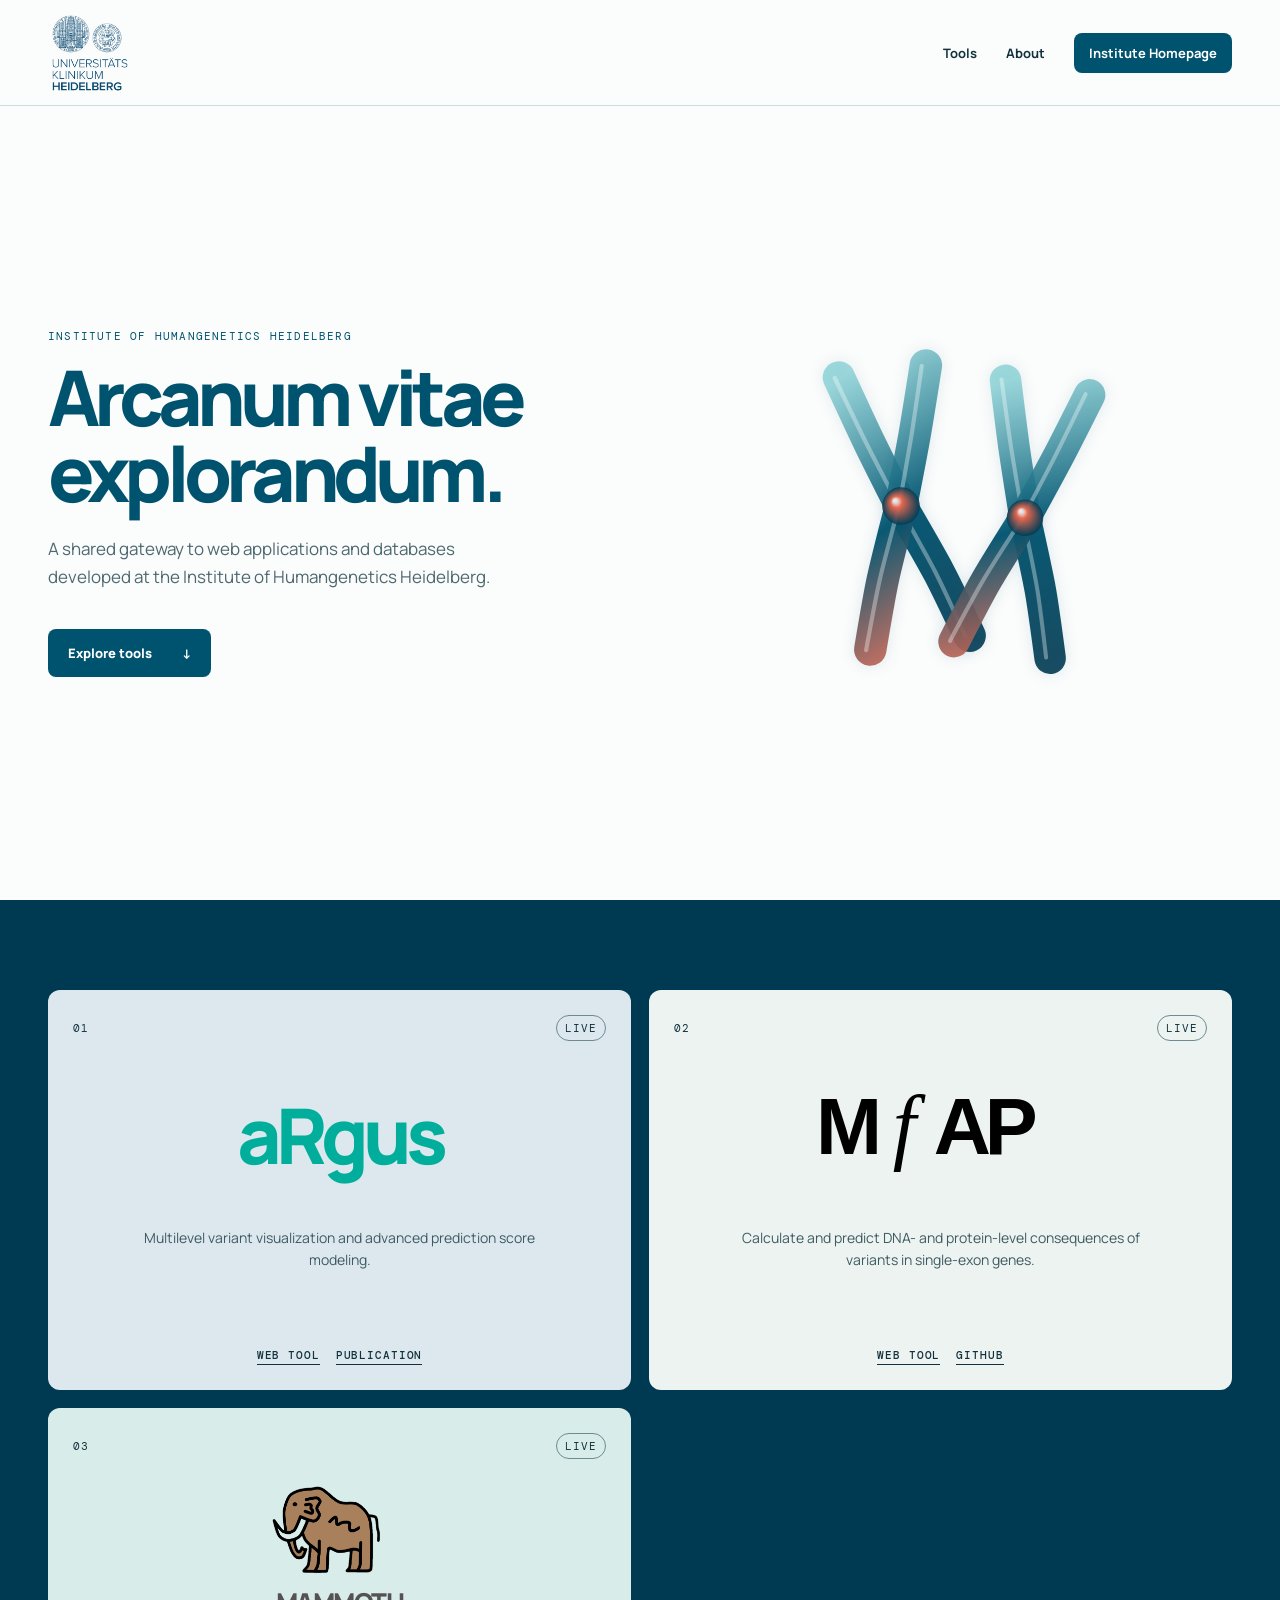
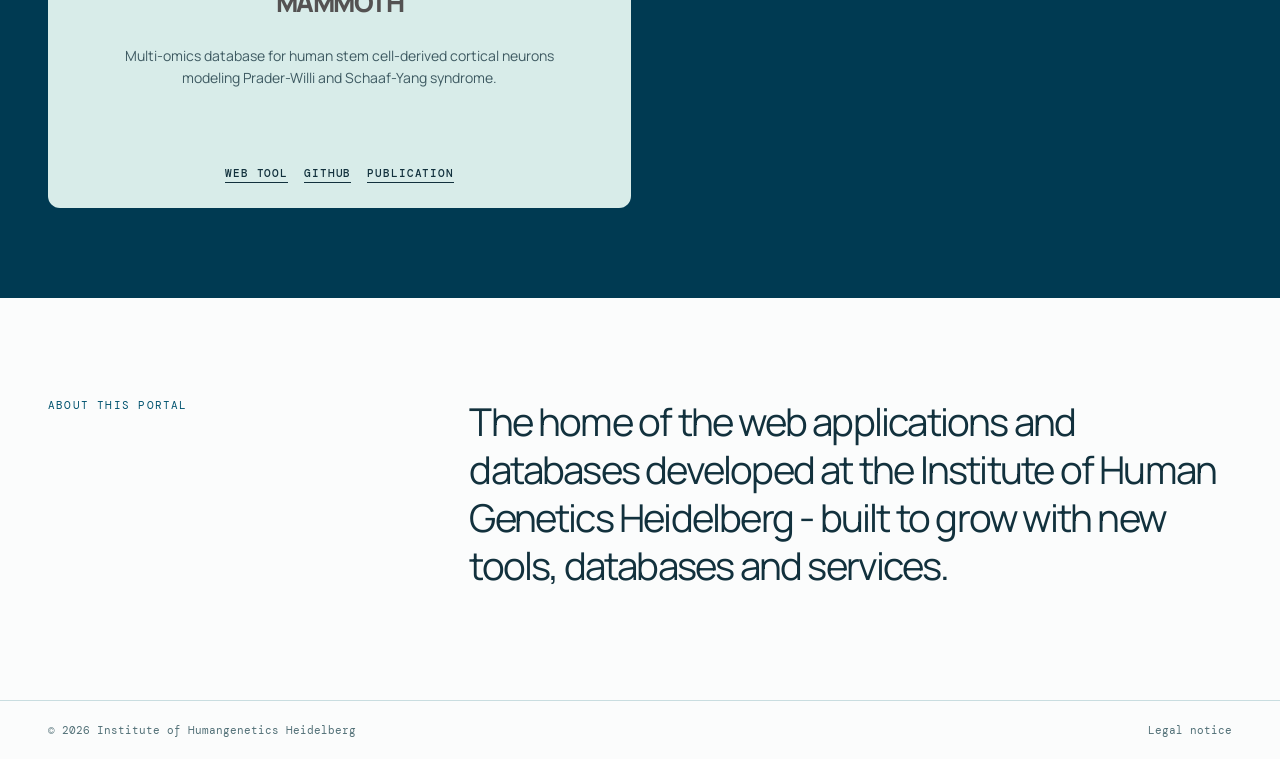
==== index.html @ 3c5a6e55 "Add animated chromosome hero artwork" ====
<!doctype html>
<html lang="en">
<head>
  <meta charset="UTF-8" /><meta name="viewport" content="width=device-width, initial-scale=1.0" />
  <meta name="description" content="Web tools and databases from the Institute of Humangenetics Heidelberg." />
  <title>Institute of Humangenetics Heidelberg | Digital Tools</title>
  <link rel="preconnect" href="https://fonts.googleapis.com" /><link rel="preconnect" href="https://fonts.gstatic.com" crossorigin />
  <link href="https://fonts.googleapis.com/css2?family=DM+Mono:wght@400;500&family=Manrope:wght@400;500;600;700;800&display=swap" rel="stylesheet" />
  <link rel="stylesheet" href="styles.css" />
  <link rel="stylesheet" href="overrides.css" />
</head>
<body>
  <a class="skip-link" href="#tools">Skip to tools</a>
  <header class="site-header">
    <div class="hospital-logo" aria-label="Universitätsklinikum Heidelberg">
      <img src="assets/ukhd-logo.png" alt="Universitätsklinikum Heidelberg" />
    </div>
    <nav aria-label="Main navigation"><a href="#tools">Tools</a><a href="#about">About</a><a class="nav-button" href="https://www.klinikum.uni-heidelberg.de/humangenetik/" target="_blank" rel="noopener noreferrer">Institute Homepage</a></nav>
  </header>
  <main id="top">
    <section class="hero" aria-labelledby="hero-title">
      <div class="hero-copy">
        <p class="eyebrow">Institute of Humangenetics Heidelberg</p>
        <h1 id="hero-title"><em>Arcanum vitae explorandum.</em></h1>
        <p class="intro">A shared gateway to web applications and databases developed at the Institute of Humangenetics Heidelberg.</p>
        <a class="button" href="#tools">Explore tools <span aria-hidden="true">↓</span></a>
      </div>
      <div class="chromosome-art">
        <canvas id="chromosome-canvas" role="img" aria-label="Two abstract chromosome forms moving continuously in three-dimensional space">Animated chromosome pair</canvas>
      </div>
    </section>
    <section class="tools-section" id="tools" aria-label="Web applications">
      <div class="tool-grid">
        <article class="tool-card argus">
          <div class="card-top"><span class="tool-number">01</span><span class="status">Live</span></div>
          <div class="tool-logo-wrap"><span class="argus-logo">aRgus</span></div>
          <p class="tool-description">Multilevel variant visualization and advanced prediction score modeling.</p>
          <div class="card-links"><a class="text-link" href="https://argus.urz.uni-heidelberg.de" target="_blank" rel="noopener noreferrer">Web tool</a><a class="repo-link" href="https://pubmed.ncbi.nlm.nih.gov/36789265/" target="_blank" rel="noopener noreferrer">Publication</a></div>
        </article>
        <article class="tool-card mfap">
          <div class="card-top"><span class="tool-number">02</span><span class="status">Live</span></div>
          <div class="tool-logo-wrap"><img class="mfap-logo" src="assets/mfap-logo.svg" alt="MfAP logo" /></div>
          <p class="tool-description">Calculate and predict DNA- and protein-level consequences of variants in single-exon genes.</p>
          <div class="card-links"><a class="text-link" href="https://tim-schubert-mfap.share.connect.posit.cloud/" target="_blank" rel="noopener noreferrer">Web tool</a><a class="repo-link" href="https://github.com/tim-schubert/mfap" target="_blank" rel="noopener noreferrer">GitHub</a></div>
        </article>
        <article class="tool-card mammoth">
          <div class="card-top"><span class="tool-number">03</span><span class="status">Live</span></div>
          <div class="tool-logo-wrap"><img class="mammoth-logo" src="assets/mammoth-logo.png" alt="MAMMOTH icon" /><span class="mammoth-wordmark">MAMMOTH</span></div>
          <p class="tool-description">Multi-omics database for human stem cell-derived cortical neurons modeling Prader-Willi and Schaaf-Yang syndrome.</p>
          <div class="card-links"><a class="text-link" href="https://jannisbuecking-mamoth.share.connect.posit.cloud/" target="_blank" rel="noopener noreferrer">Web tool</a><a class="repo-link" href="https://github.com/jannisbuecking/MAMMOTH" target="_blank" rel="noopener noreferrer">GitHub</a><a class="repo-link" href="https://doi.org/10.64898/2026.05.01.722223" target="_blank" rel="noopener noreferrer">Publication</a></div>
        </article>
      </div>
    </section>
    <section class="about" id="about"><p class="eyebrow">About this portal</p><p class="about-text">The home of the web applications and databases developed at the Institute of Human Genetics Heidelberg - built to grow with new tools, databases and services.</p></section>
  </main>
  <footer><span>© <span id="year"></span> Institute of Humangenetics Heidelberg</span><a href="impressum.html">Legal notice</a></footer>
  <script src="script.js"></script>
</body>
</html>
---- styles.css ----
:root{--blue:#00536f;--blue-dark:#003a52;--aqua:#80cdd2;--mist:#e9f3f3;--paper:#fbfcfc;--ink:#12313d;--coral:#ee674d;--line:#c9dde0}*{box-sizing:border-box}html{scroll-behavior:smooth}body{margin:0;background:var(--paper);color:var(--ink);font-family:Manrope,Arial,sans-serif}a{color:inherit}.skip-link{position:absolute;left:-999px}.skip-link:focus{left:1rem;top:1rem;z-index:3;background:#fff;padding:.75rem}.site-header{height:106px;display:flex;align-items:center;justify-content:space-between;max-width:1320px;padding:10px 48px;margin:auto;border-bottom:1px solid var(--line)}.hospital-logo img{display:block;width:132px;max-height:84px;object-fit:contain;object-position:left center}nav{display:flex;align-items:center;gap:29px;font-size:13px;font-weight:700}nav a{text-decoration:none}.nav-button{background:var(--blue);color:#fff;padding:11px 15px;border-radius:2px}.hero{min-height:590px;max-width:1320px;padding:96px 48px 80px;margin:auto;display:grid;grid-template-columns:1.15fr .85fr;gap:60px;overflow:hidden}.eyebrow{margin:0 0 16px;font-family:"DM Mono",monospace;font-size:11px;letter-spacing:.11em;text-transform:uppercase;color:var(--blue)}h1,h2,p{margin-top:0}h1{margin-bottom:24px;max-width:740px;font-size:clamp(50px,6vw,86px);line-height:.99;letter-spacing:-.075em;font-weight:800}h1 em{color:var(--blue);font-style:normal}.intro{max-width:490px;color:#4e6870;font-size:17px;line-height:1.65}.button{display:inline-flex;gap:30px;align-items:center;margin-top:21px;padding:15px 20px;background:var(--blue);color:#fff;font-size:13px;font-weight:800;text-decoration:none}.hero-panel{position:relative;height:380px;padding:25px;background:var(--mist);color:var(--blue);font-size:clamp(35px,5vw,66px);font-weight:800;line-height:.89;letter-spacing:-.08em;overflow:hidden}.hero-panel small{position:absolute;bottom:24px;right:25px;font:10px "DM Mono",monospace;letter-spacing:.06em}.gene-line{position:absolute;width:105%;left:-3%;bottom:85px;display:flex;flex-direction:column;gap:12px;transform:rotate(-11deg)}.gene-line i{height:15px;display:block;border-radius:100%;background:var(--aqua)}.gene-line i:nth-child(even){background:var(--coral);margin-left:64px}.gene-line i:nth-child(3n){margin-left:18px}.tools-section{padding:90px max(48px,calc((100vw - 1224px)/2));background:var(--blue-dark);color:#fff}.section-heading{max-width:640px;margin-bottom:42px}.section-heading .eyebrow{color:var(--aqua)}h2{margin-bottom:13px;font-size:clamp(32px,4vw,54px);line-height:1.04;letter-spacing:-.06em}.section-heading>p:last-child{color:#c7dcdf;font-size:15px;line-height:1.65}.tool-grid{display:grid;grid-template-columns:repeat(2,1fr);gap:18px}.tool-card{min-height:400px;display:flex;flex-direction:column;padding:25px;color:var(--ink)}.mammoth{background:#d8ece9}.mfap{background:#ecf3f0}.card-top,.card-links{display:flex;align-items:center;justify-content:space-between}.tool-number,.status,.repo-link{font:11px "DM Mono",monospace;letter-spacing:.08em;text-transform:uppercase}.status{padding:5px 8px;border:1px solid #6e8b90;border-radius:999px}.tool-logo-wrap{min-height:150px;display:flex;align-items:center;margin:18px 0}.mammoth-logo{width:230px;max-height:145px;object-fit:contain;object-position:left center;mix-blend-mode:multiply}.mfap-logo{width:250px;height:auto}.tool-description{max-width:435px;margin-bottom:22px;color:#3e5a62;font-size:14px;line-height:1.55}.card-links{margin-top:auto}.text-link{font-size:14px;font-weight:800;text-decoration:none}.text-link span{margin-left:8px;font-size:19px}.repo-link{text-decoration:none;border-bottom:1px solid currentColor;padding-bottom:2px}.about{max-width:1320px;margin:auto;padding:100px 48px 110px;display:grid;grid-template-columns:1fr 2fr;gap:40px}.about-text{max-width:780px;margin:0;font-size:clamp(23px,3vw,40px);line-height:1.25;letter-spacing:-.047em}footer{display:flex;justify-content:space-between;gap:22px;max-width:1320px;margin:auto;padding:22px 48px;border-top:1px solid var(--line);color:#527077;font:11px "DM Mono",monospace}footer a{text-decoration:none}@media(max-width:700px){.site-header{height:82px;padding:7px 20px}.hospital-logo img{width:99px;max-height:68px}nav a:not(.nav-button){display:none}.nav-button{padding:9px 10px;font-size:11px}.hero{display:block;min-height:auto;padding:65px 20px 35px}.hero-panel{height:240px;margin-top:45px;font-size:43px}.tools-section{padding:65px 20px}.tool-grid{grid-template-columns:1fr}.tool-card{min-height:370px}.about{display:block;padding:65px 20px}.about .eyebrow{margin-bottom:25px}footer{display:block;padding:18px 20px}footer a{display:block;margin-top:8px}}
---- overrides.css ----
.hero { align-items: center; display:grid; grid-template-columns:minmax(0,.94fr) minmax(360px,1.06fr); gap:clamp(28px,5vw,72px); min-height:calc(100vh - 106px); min-height:calc(100svh - 106px); padding:72px 48px; }
.hero-copy { position:relative; z-index:1; }
.chromosome-art { align-self:stretch; min-height:420px; position:relative; }
.chromosome-art canvas { display:block; height:100%; width:100%; }
.tool-grid { grid-template-columns: repeat(2, minmax(0, 1fr)); }
.tool-card { border-radius: 12px; }
.button, .nav-button { align-items: center; border-radius: 8px; display: inline-flex; justify-content: center; text-align: center; }
.argus { background: #dce8ee; }
.argus-logo { color: #00ae9b; font-size: clamp(56px, 6vw, 80px); font-weight: 800; letter-spacing: -.08em; }
.mammoth .tool-logo-wrap { align-items: flex-start; flex-direction: column; gap: 8px; justify-content: center; }
.mammoth-logo { width: 145px; max-height: 92px; }
.mammoth-wordmark { color: #545252; font-size: 26px; font-weight: 800; letter-spacing: -.06em; }
.tool-card { text-align: center; }
.tool-card .tool-logo-wrap { align-items: center; justify-content: center; }
.tool-card .tool-description { margin-left: auto; margin-right: auto; }
.tool-card .card-links { justify-content: center; }
.tool-card .card-top { text-align: left; }
.card-links { flex-wrap: wrap; justify-content: flex-start; gap: 16px; }
.card-links .text-link, .card-links .repo-link { border-bottom: 1px solid currentColor; color: inherit; font: 11px "DM Mono", monospace; font-weight: 500; letter-spacing: .08em; padding-bottom: 2px; text-decoration: none; text-transform: uppercase; }
.card-links .text-link span { display: none; }
.legal-page { max-width: 900px; margin: 0 auto; padding: 72px 48px 100px; }
.legal-page h1 { font-size: clamp(42px, 5vw, 66px); }
.legal-page h2 { margin-top: 42px; font-size: 22px; letter-spacing: -.03em; }
.legal-page p { max-width: 780px; color: #3e5a62; font-size: 15px; line-height: 1.7; }
.legal-page .legal-address { white-space: pre-line; }
@media (max-width: 860px) { .tool-grid { grid-template-columns: 1fr; } }
@media (max-width:900px) and (min-width:701px) { .hero { grid-template-columns:minmax(0,1fr) minmax(280px,.78fr); gap:20px; } .chromosome-art { min-height:360px; } }
@media (max-width:700px) { .hero { grid-template-columns:1fr; grid-template-rows:auto minmax(250px,1fr); gap:6px; min-height:calc(100vh - 82px); min-height:calc(100svh - 82px); padding:42px 20px 24px; } .chromosome-art { height:32vh; min-height:250px; max-height:330px; } nav a:not(.nav-button) { display:block; } }
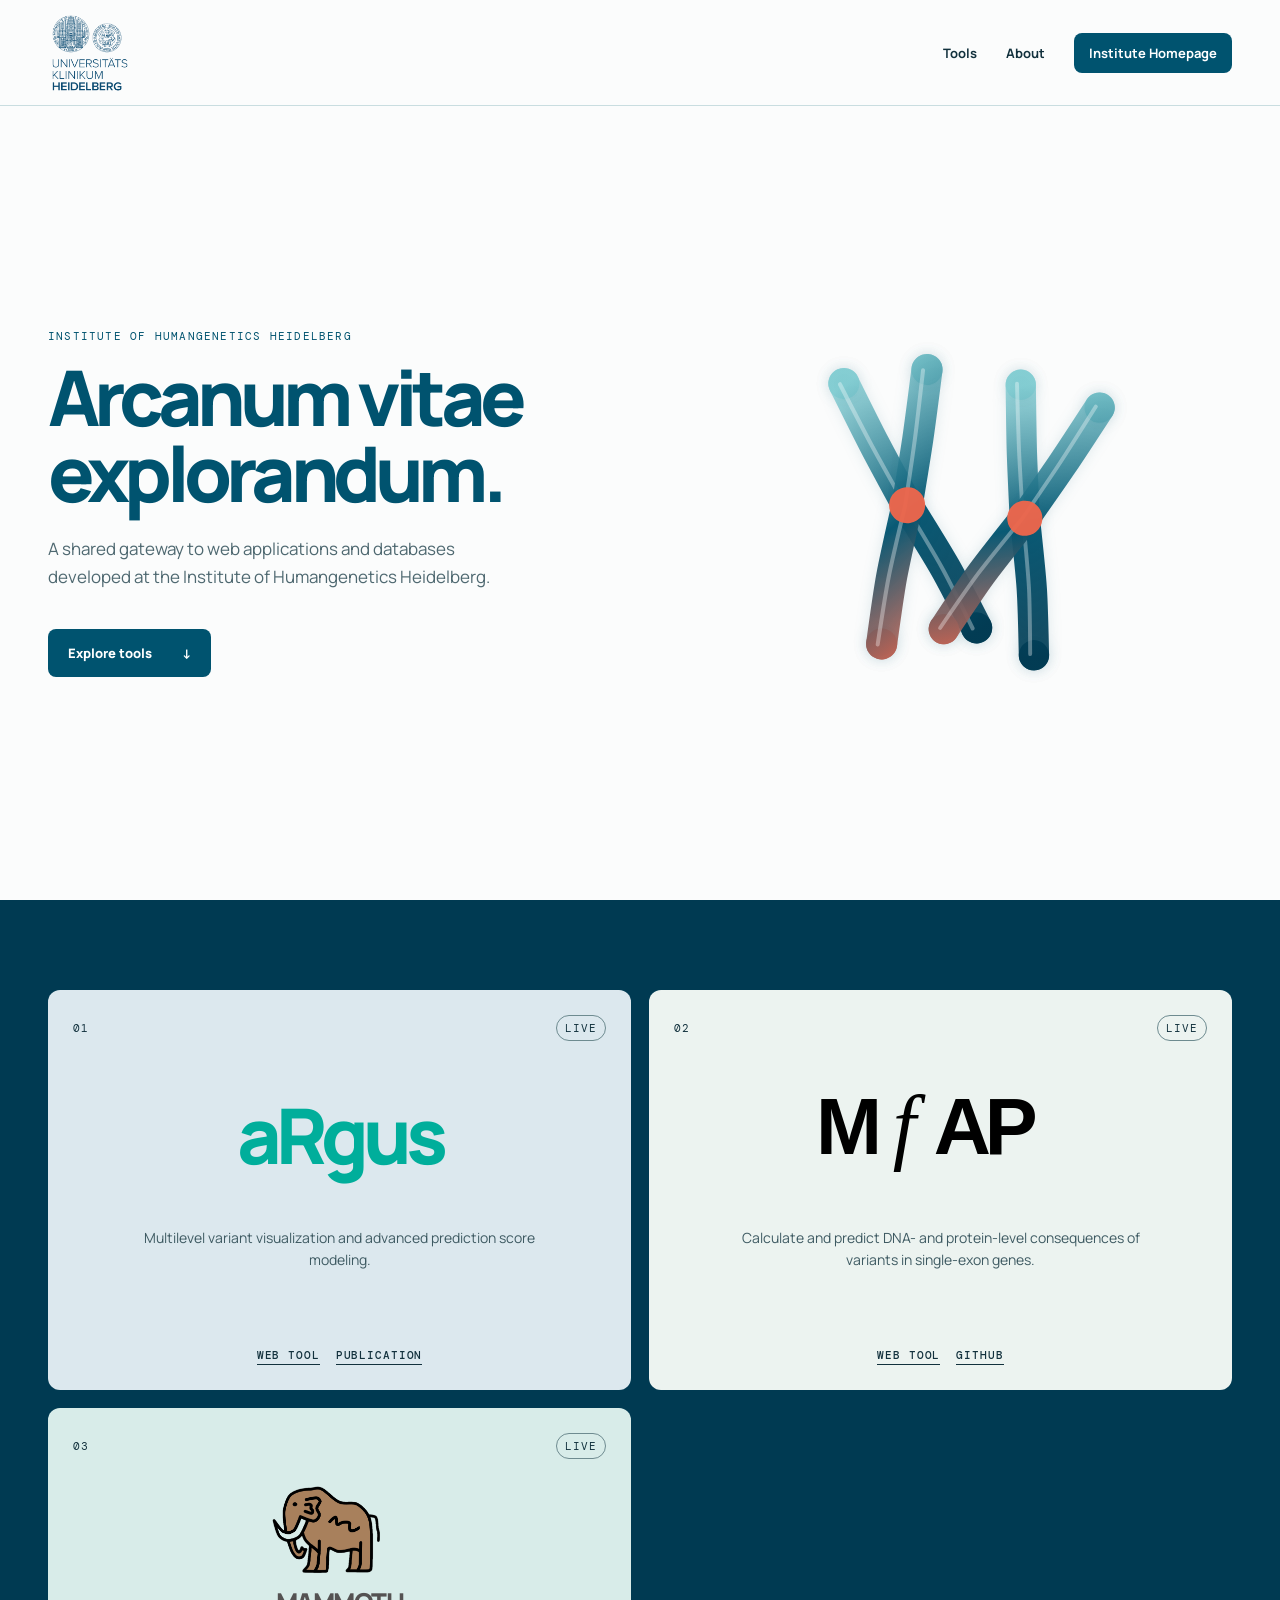
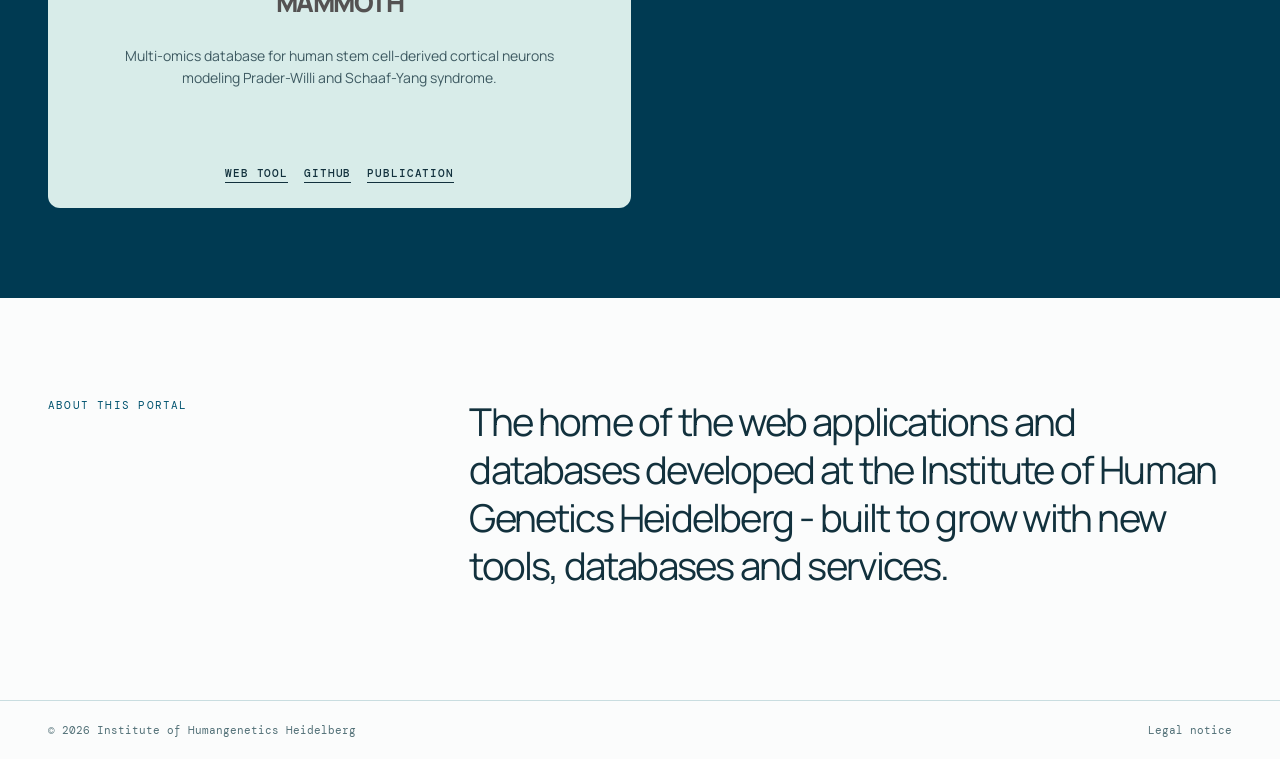
==== commit 7ab85362: "Round chromosome animation tips" ====
--- a/index.html
+++ b/index.html
@@ -54,6 +54,6 @@
     <section class="about" id="about"><p class="eyebrow">About this portal</p><p class="about-text">The home of the web applications and databases developed at the Institute of Human Genetics Heidelberg - built to grow with new tools, databases and services.</p></section>
   </main>
   <footer><span>© <span id="year"></span> Institute of Humangenetics Heidelberg</span><a href="impressum.html">Legal notice</a></footer>
-  <script src="script.js"></script>
+  <script src="script.js?v=20260917-3"></script>
 </body>
 </html>
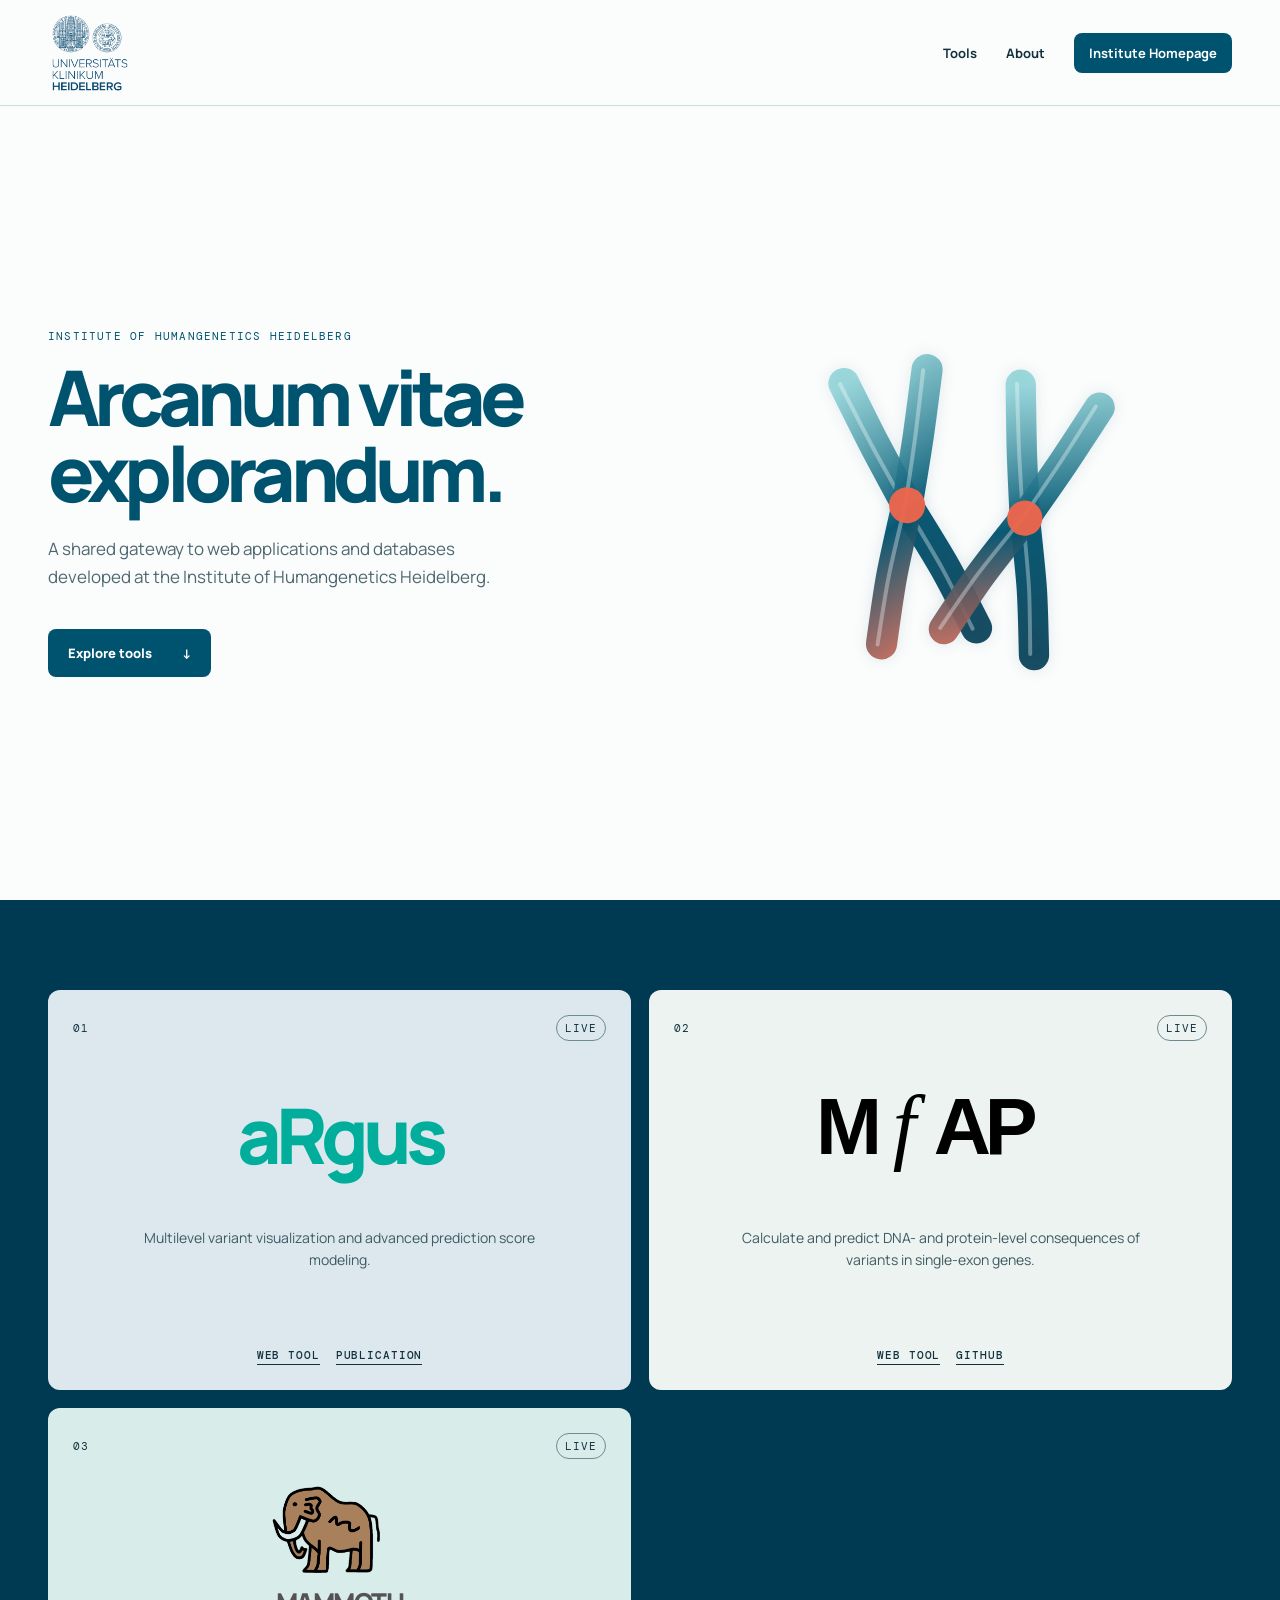
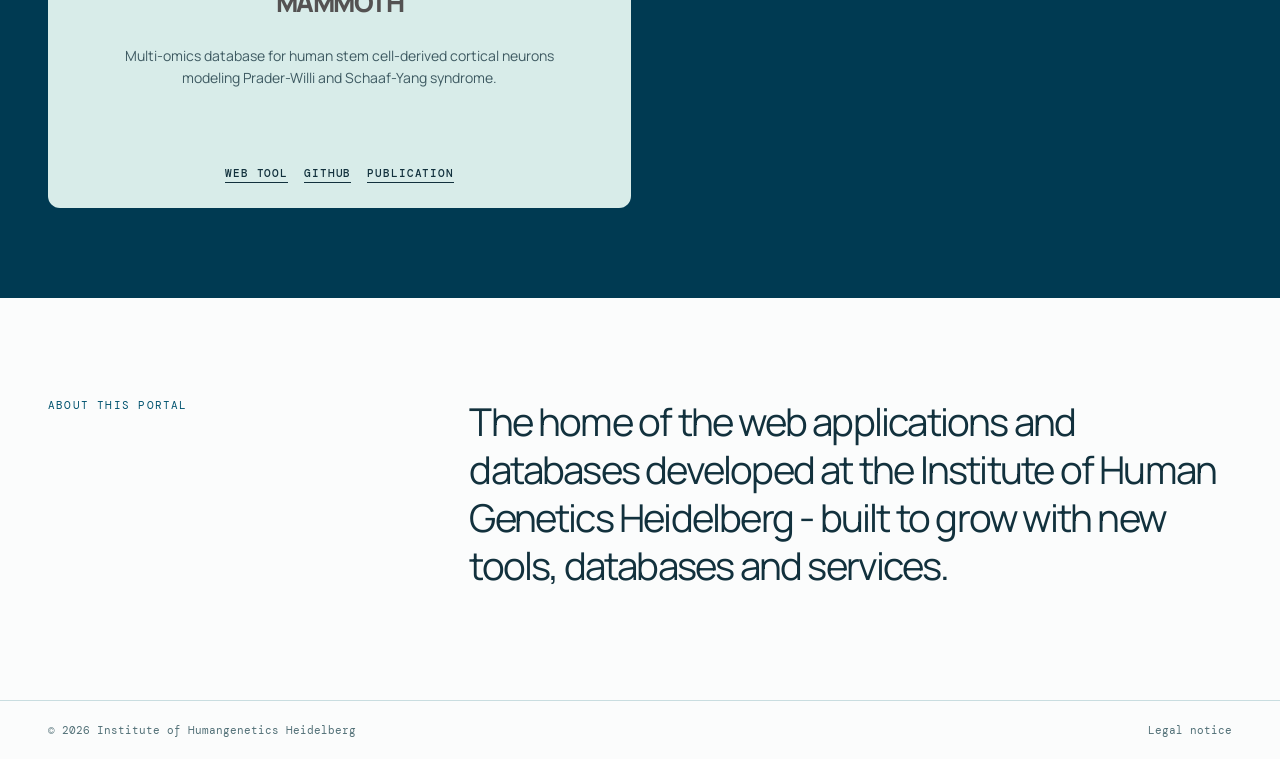
==== commit cc4f5da5: "Remove chromosome tip seams" ====
--- a/index.html
+++ b/index.html
@@ -54,6 +54,6 @@
     <section class="about" id="about"><p class="eyebrow">About this portal</p><p class="about-text">The home of the web applications and databases developed at the Institute of Human Genetics Heidelberg - built to grow with new tools, databases and services.</p></section>
   </main>
   <footer><span>© <span id="year"></span> Institute of Humangenetics Heidelberg</span><a href="impressum.html">Legal notice</a></footer>
-  <script src="script.js?v=20260917-3"></script>
+  <script src="script.js?v=20260918-4"></script>
 </body>
 </html>
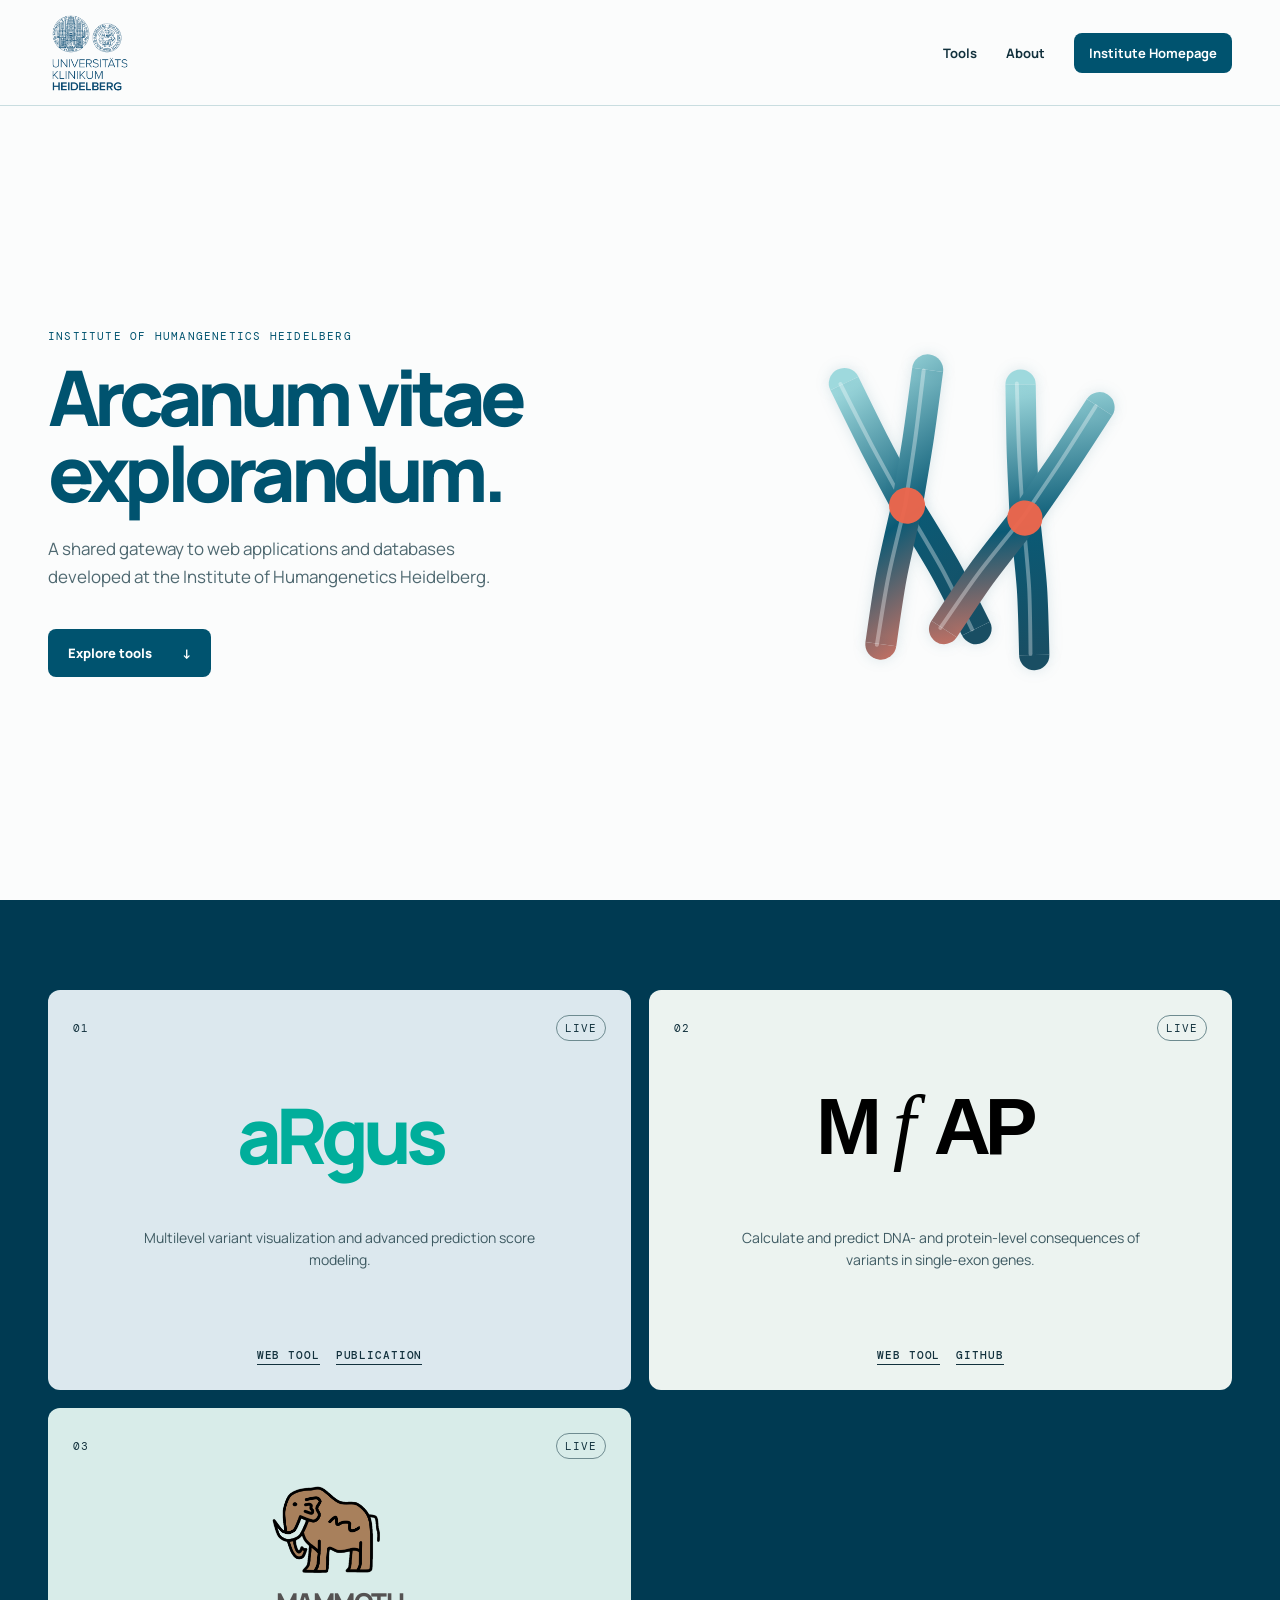
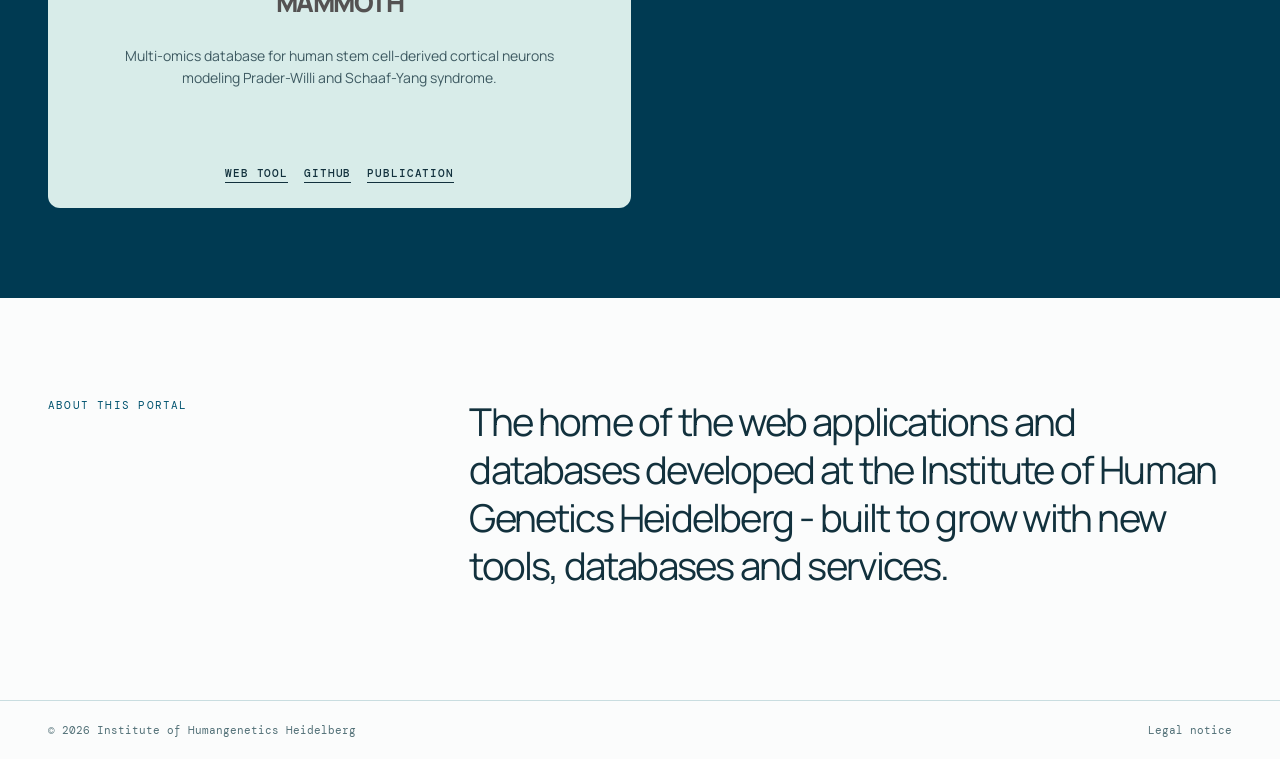
==== commit 3f854d22: "Render seamless rounded chromosome caps" ====
--- a/index.html
+++ b/index.html
@@ -54,6 +54,6 @@
     <section class="about" id="about"><p class="eyebrow">About this portal</p><p class="about-text">The home of the web applications and databases developed at the Institute of Human Genetics Heidelberg - built to grow with new tools, databases and services.</p></section>
   </main>
   <footer><span>© <span id="year"></span> Institute of Humangenetics Heidelberg</span><a href="impressum.html">Legal notice</a></footer>
-  <script src="script.js?v=20260918-4"></script>
+  <script src="script.js?v=20260918-5"></script>
 </body>
 </html>
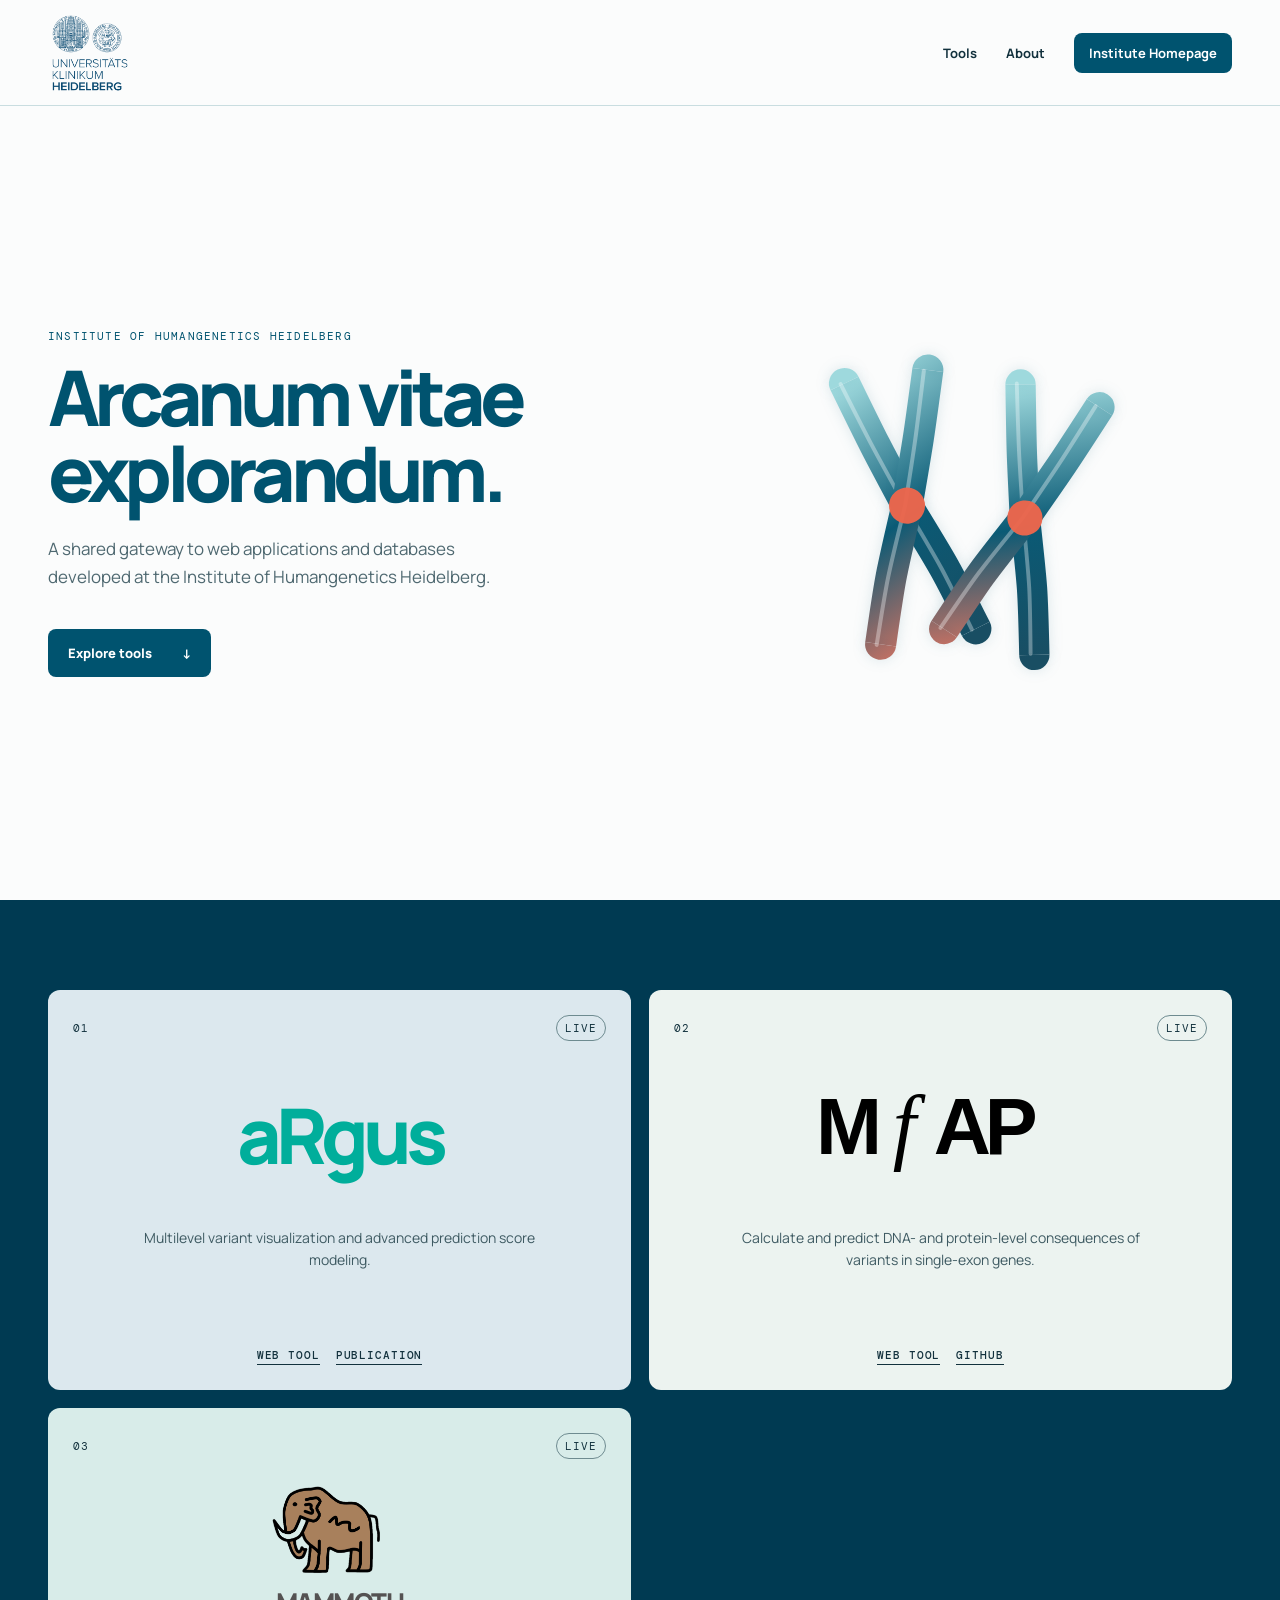
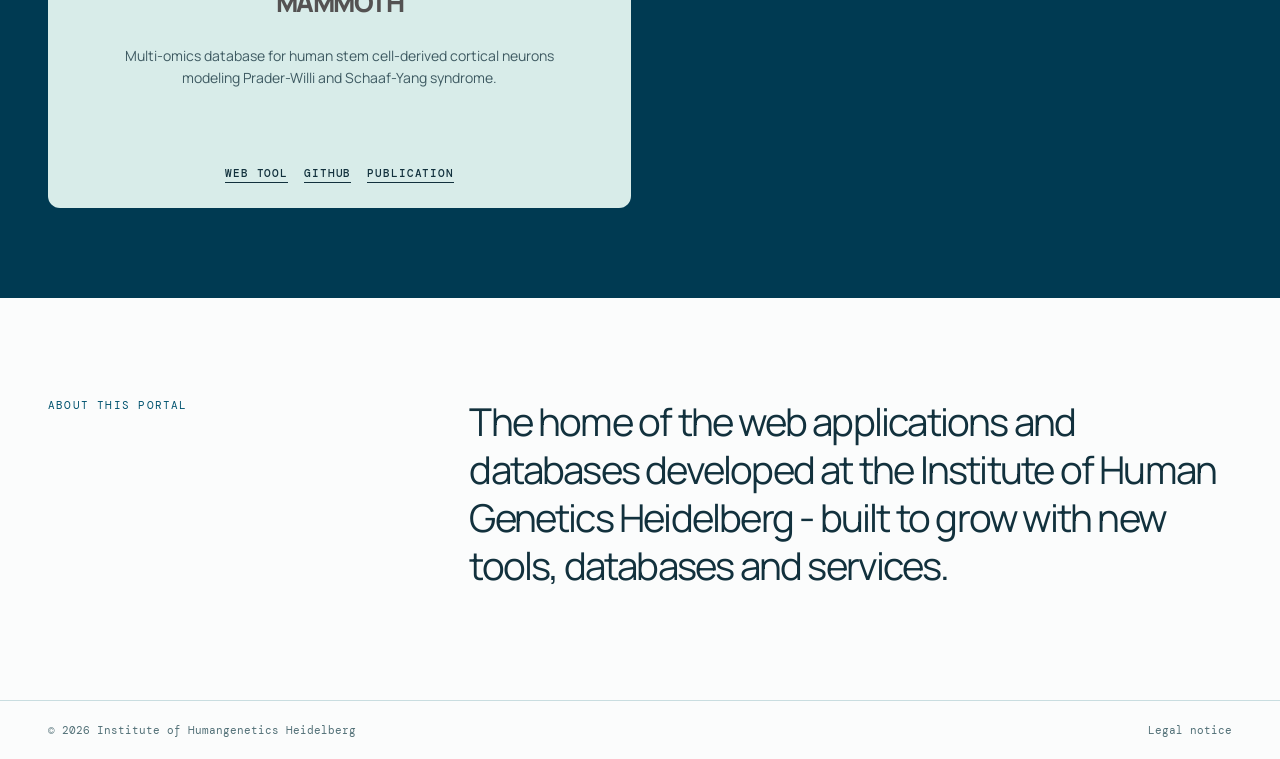
==== commit b61becfa: "Add gentle staggered card reveal" ====
--- a/index.html
+++ b/index.html
@@ -7,7 +7,7 @@
   <link rel="preconnect" href="https://fonts.googleapis.com" /><link rel="preconnect" href="https://fonts.gstatic.com" crossorigin />
   <link href="https://fonts.googleapis.com/css2?family=DM+Mono:wght@400;500&family=Manrope:wght@400;500;600;700;800&display=swap" rel="stylesheet" />
   <link rel="stylesheet" href="styles.css" />
-  <link rel="stylesheet" href="overrides.css" />
+  <link rel="stylesheet" href="overrides.css?v=20260918-6" />
 </head>
 <body>
   <a class="skip-link" href="#tools">Skip to tools</a>
@@ -54,6 +54,6 @@
     <section class="about" id="about"><p class="eyebrow">About this portal</p><p class="about-text">The home of the web applications and databases developed at the Institute of Human Genetics Heidelberg - built to grow with new tools, databases and services.</p></section>
   </main>
   <footer><span>© <span id="year"></span> Institute of Humangenetics Heidelberg</span><a href="impressum.html">Legal notice</a></footer>
-  <script src="script.js?v=20260918-5"></script>
+  <script src="script.js?v=20260918-6"></script>
 </body>
 </html>
--- a/overrides.css
+++ b/overrides.css
@@ -11,6 +11,19 @@
 .mammoth-logo { width: 145px; max-height: 92px; }
 .mammoth-wordmark { color: #545252; font-size: 26px; font-weight: 800; letter-spacing: -.06em; }
 .tool-card { text-align: center; }
+.tool-card.reveal-ready {
+  opacity: 0;
+  transform: translateY(48px) scale(.985);
+  transition:
+    opacity 760ms cubic-bezier(.22, 1, .36, 1),
+    transform 760ms cubic-bezier(.22, 1, .36, 1);
+  transition-delay: calc(var(--reveal-order, 0) * 125ms);
+  will-change: opacity, transform;
+}
+.tool-card.reveal-ready.is-visible {
+  opacity: 1;
+  transform: translateY(0) scale(1);
+}
 .tool-card .tool-logo-wrap { align-items: center; justify-content: center; }
 .tool-card .tool-description { margin-left: auto; margin-right: auto; }
 .tool-card .card-links { justify-content: center; }
@@ -26,3 +39,10 @@
 @media (max-width: 860px) { .tool-grid { grid-template-columns: 1fr; } }
 @media (max-width:900px) and (min-width:701px) { .hero { grid-template-columns:minmax(0,1fr) minmax(280px,.78fr); gap:20px; } .chromosome-art { min-height:360px; } }
 @media (max-width:700px) { .hero { grid-template-columns:1fr; grid-template-rows:auto minmax(250px,1fr); gap:6px; min-height:calc(100vh - 82px); min-height:calc(100svh - 82px); padding:42px 20px 24px; } .chromosome-art { height:32vh; min-height:250px; max-height:330px; } nav a:not(.nav-button) { display:block; } }
+@media (prefers-reduced-motion: reduce) {
+  .tool-card.reveal-ready {
+    opacity: 1;
+    transform: none;
+    transition: none;
+  }
+}
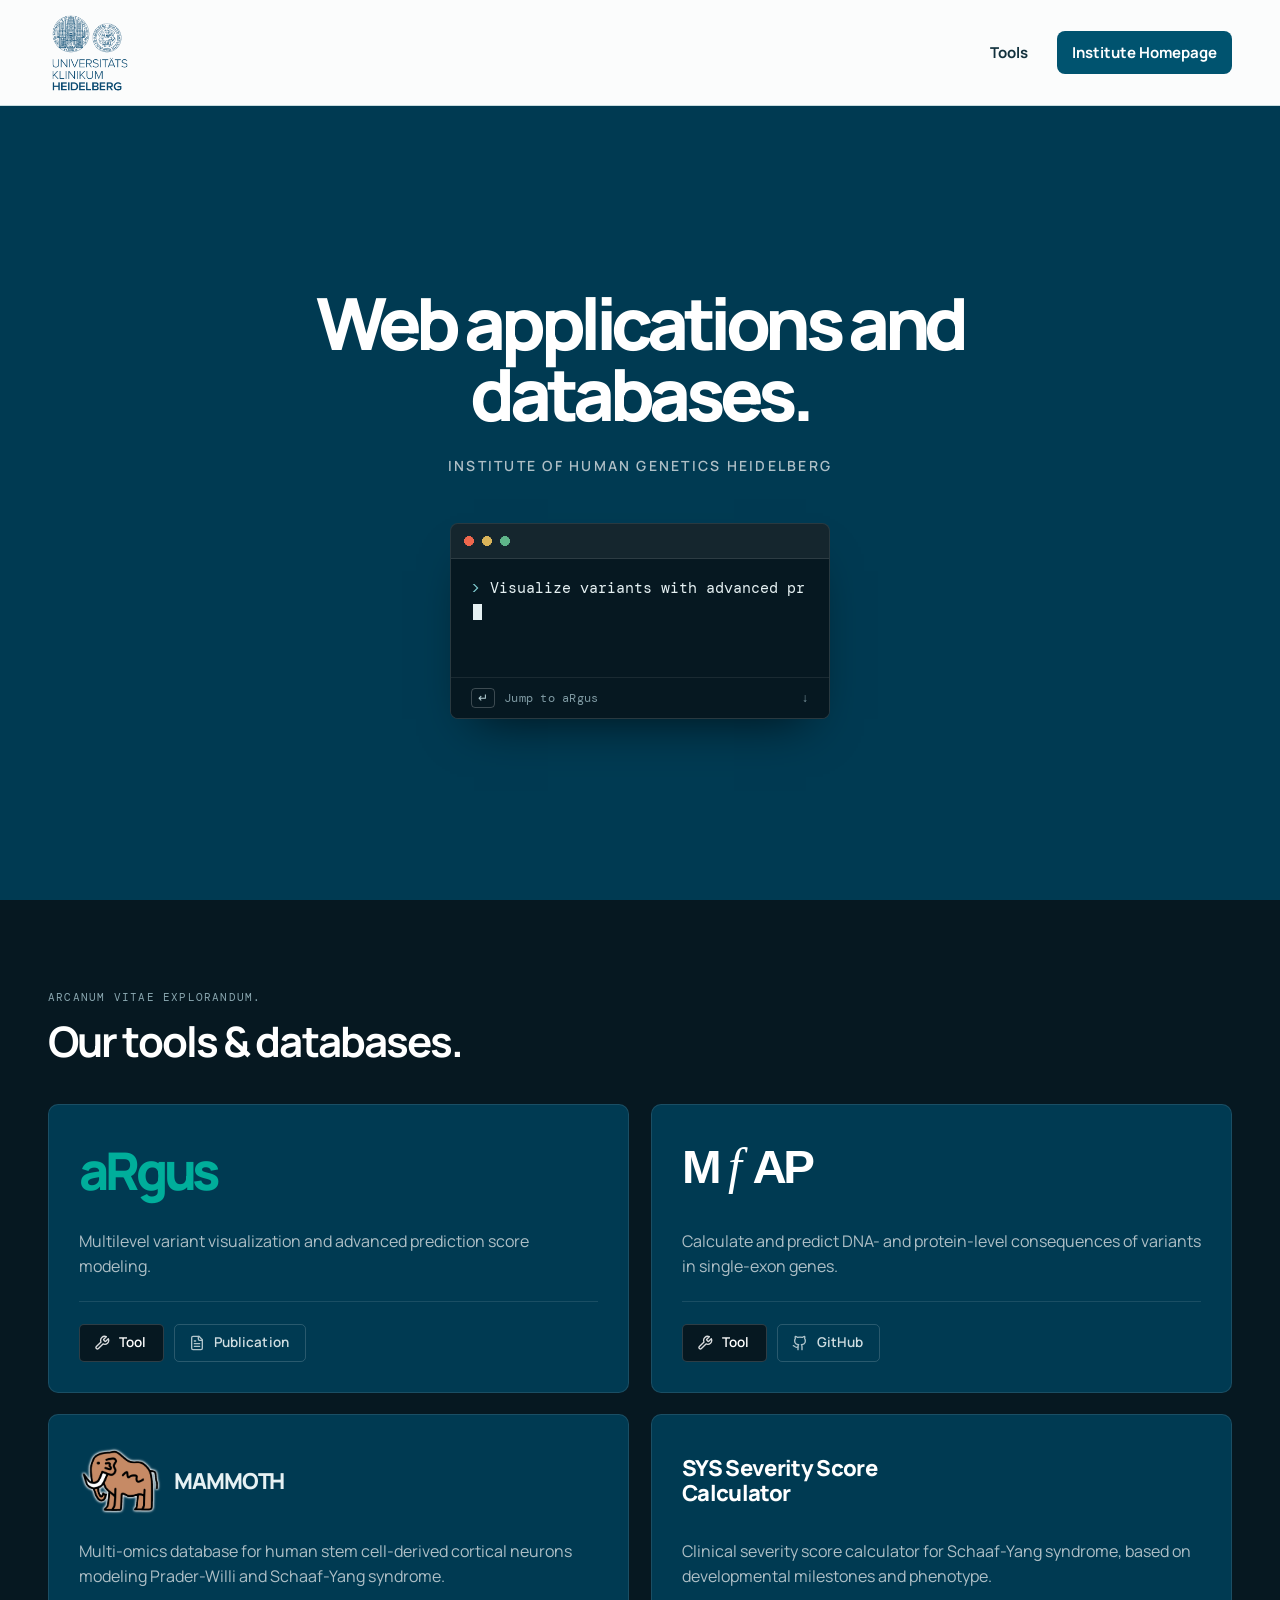
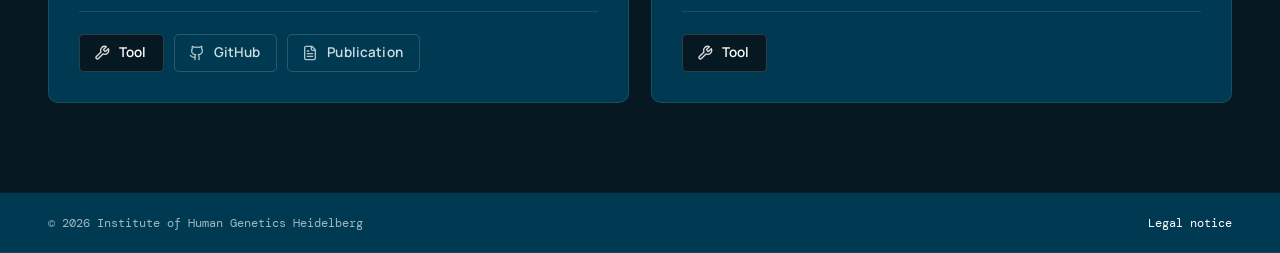
==== commit c08c6d65: "redesign" ====
--- a/index.html
+++ b/index.html
@@ -2,12 +2,12 @@
 <html lang="en">
 <head>
   <meta charset="UTF-8" /><meta name="viewport" content="width=device-width, initial-scale=1.0" />
-  <meta name="description" content="Web tools and databases from the Institute of Humangenetics Heidelberg." />
-  <title>Institute of Humangenetics Heidelberg | Digital Tools</title>
+  <meta name="description" content="Web tools and databases from the Institute of Human Genetics Heidelberg." />
+  <title>Institute of Human Genetics Heidelberg | Digital Tools</title>
   <link rel="preconnect" href="https://fonts.googleapis.com" /><link rel="preconnect" href="https://fonts.gstatic.com" crossorigin />
   <link href="https://fonts.googleapis.com/css2?family=DM+Mono:wght@400;500&family=Manrope:wght@400;500;600;700;800&display=swap" rel="stylesheet" />
-  <link rel="stylesheet" href="styles.css" />
-  <link rel="stylesheet" href="overrides.css?v=20260918-6" />
+  <link rel="stylesheet" href="styles.css?v=20261027-22" />
+  <link rel="stylesheet" href="overrides.css?v=20261027-22" />
 </head>
 <body>
   <a class="skip-link" href="#tools">Skip to tools</a>
@@ -15,45 +15,46 @@
     <div class="hospital-logo" aria-label="Universitätsklinikum Heidelberg">
       <img src="assets/ukhd-logo.png" alt="Universitätsklinikum Heidelberg" />
     </div>
-    <nav aria-label="Main navigation"><a href="#tools">Tools</a><a href="#about">About</a><a class="nav-button" href="https://www.klinikum.uni-heidelberg.de/humangenetik/" target="_blank" rel="noopener noreferrer">Institute Homepage</a></nav>
+    <nav aria-label="Main navigation"><a href="#tools">Tools</a><a class="nav-button" href="https://www.klinikum.uni-heidelberg.de/humangenetik/" target="_blank" rel="noopener noreferrer">Institute Homepage</a></nav>
   </header>
   <main id="top">
     <section class="hero" aria-labelledby="hero-title">
       <div class="hero-copy">
-        <p class="eyebrow">Institute of Humangenetics Heidelberg</p>
-        <h1 id="hero-title"><em>Arcanum vitae explorandum.</em></h1>
-        <p class="intro">A shared gateway to web applications and databases developed at the Institute of Humangenetics Heidelberg.</p>
-        <a class="button" href="#tools">Explore tools <span aria-hidden="true">↓</span></a>
-      </div>
-      <div class="chromosome-art">
-        <canvas id="chromosome-canvas" role="img" aria-label="Two abstract chromosome forms moving continuously in three-dimensional space">Animated chromosome pair</canvas>
+        <h1 id="hero-title">Web applications and databases.</h1>
+        <p class="intro">Institute of Human Genetics Heidelberg</p>
+        <p class="phrase-rotator"><a id="phrase-link" class="phrase-link" href="#tool-argus" aria-label="Explore our tools"><span class="prompt" aria-hidden="true">&gt;</span><span id="phrase-text"></span><span class="caret" aria-hidden="true"></span><span class="hint" aria-hidden="true"><kbd>&crarr;</kbd><span id="phrase-hint-text"></span><span class="hint-arrow">&darr;</span></span></a></p>
       </div>
     </section>
     <section class="tools-section" id="tools" aria-label="Web applications">
+      <div class="section-heading">
+        <p class="eyebrow">Arcanum vitae explorandum.</p>
+        <h2>Our tools &amp; databases.</h2>
+      </div>
       <div class="tool-grid">
-        <article class="tool-card argus">
-          <div class="card-top"><span class="tool-number">01</span><span class="status">Live</span></div>
+        <article class="tool-card argus" id="tool-argus">
           <div class="tool-logo-wrap"><span class="argus-logo">aRgus</span></div>
           <p class="tool-description">Multilevel variant visualization and advanced prediction score modeling.</p>
-          <div class="card-links"><a class="text-link" href="https://argus.urz.uni-heidelberg.de" target="_blank" rel="noopener noreferrer">Web tool</a><a class="repo-link" href="https://pubmed.ncbi.nlm.nih.gov/36789265/" target="_blank" rel="noopener noreferrer">Publication</a></div>
+          <div class="card-links"><a class="text-link" href="https://argus.urz.uni-heidelberg.de" target="_blank" rel="noopener noreferrer">Tool</a><a class="repo-link" href="https://pubmed.ncbi.nlm.nih.gov/36789265/" target="_blank" rel="noopener noreferrer">Publication</a></div>
         </article>
-        <article class="tool-card mfap">
-          <div class="card-top"><span class="tool-number">02</span><span class="status">Live</span></div>
+        <article class="tool-card mfap" id="tool-mfap">
           <div class="tool-logo-wrap"><img class="mfap-logo" src="assets/mfap-logo.svg" alt="MfAP logo" /></div>
           <p class="tool-description">Calculate and predict DNA- and protein-level consequences of variants in single-exon genes.</p>
-          <div class="card-links"><a class="text-link" href="https://tim-schubert-mfap.share.connect.posit.cloud/" target="_blank" rel="noopener noreferrer">Web tool</a><a class="repo-link" href="https://github.com/tim-schubert/mfap" target="_blank" rel="noopener noreferrer">GitHub</a></div>
+          <div class="card-links"><a class="text-link" href="https://tim-schubert-mfap.share.connect.posit.cloud/" target="_blank" rel="noopener noreferrer">Tool</a><a class="repo-link" href="https://github.com/tim-schubert/mfap" target="_blank" rel="noopener noreferrer">GitHub</a></div>
         </article>
-        <article class="tool-card mammoth">
-          <div class="card-top"><span class="tool-number">03</span><span class="status">Live</span></div>
+        <article class="tool-card mammoth" id="tool-mammoth">
           <div class="tool-logo-wrap"><img class="mammoth-logo" src="assets/mammoth-logo.png" alt="MAMMOTH icon" /><span class="mammoth-wordmark">MAMMOTH</span></div>
           <p class="tool-description">Multi-omics database for human stem cell-derived cortical neurons modeling Prader-Willi and Schaaf-Yang syndrome.</p>
-          <div class="card-links"><a class="text-link" href="https://jannisbuecking-mamoth.share.connect.posit.cloud/" target="_blank" rel="noopener noreferrer">Web tool</a><a class="repo-link" href="https://github.com/jannisbuecking/MAMMOTH" target="_blank" rel="noopener noreferrer">GitHub</a><a class="repo-link" href="https://doi.org/10.64898/2026.05.01.722223" target="_blank" rel="noopener noreferrer">Publication</a></div>
+          <div class="card-links"><a class="text-link" href="https://jannisbuecking-mamoth.share.connect.posit.cloud/" target="_blank" rel="noopener noreferrer">Tool</a><a class="repo-link" href="https://github.com/jannisbuecking/MAMMOTH" target="_blank" rel="noopener noreferrer">GitHub</a><a class="repo-link" href="https://doi.org/10.64898/2026.05.01.722223" target="_blank" rel="noopener noreferrer">Publication</a></div>
+        </article>
+        <article class="tool-card sys" id="tool-sys">
+          <div class="tool-logo-wrap"><span class="sys-logo">SYS Severity Score Calculator</span></div>
+          <p class="tool-description">Clinical severity score calculator for Schaaf-Yang syndrome, based on developmental milestones and phenotype.</p>
+          <div class="card-links"><a class="text-link" href="https://w3id.org/schaaflab/sys-severity-calculator" target="_blank" rel="noopener noreferrer">Tool</a></div>
         </article>
       </div>
     </section>
-    <section class="about" id="about"><p class="eyebrow">About this portal</p><p class="about-text">The home of the web applications and databases developed at the Institute of Human Genetics Heidelberg - built to grow with new tools, databases and services.</p></section>
   </main>
-  <footer><span>© <span id="year"></span> Institute of Humangenetics Heidelberg</span><a href="impressum.html">Legal notice</a></footer>
-  <script src="script.js?v=20260918-6"></script>
+  <footer><span>© <span id="year"></span> Institute of Human Genetics Heidelberg</span><a href="impressum.html">Legal notice</a></footer>
+  <script src="script.js?v=20261027-22"></script>
 </body>
 </html>
--- a/styles.css
+++ b/styles.css
@@ -1 +1 @@
-:root{--blue:#00536f;--blue-dark:#003a52;--aqua:#80cdd2;--mist:#e9f3f3;--paper:#fbfcfc;--ink:#12313d;--coral:#ee674d;--line:#c9dde0}*{box-sizing:border-box}html{scroll-behavior:smooth}body{margin:0;background:var(--paper);color:var(--ink);font-family:Manrope,Arial,sans-serif}a{color:inherit}.skip-link{position:absolute;left:-999px}.skip-link:focus{left:1rem;top:1rem;z-index:3;background:#fff;padding:.75rem}.site-header{height:106px;display:flex;align-items:center;justify-content:space-between;max-width:1320px;padding:10px 48px;margin:auto;border-bottom:1px solid var(--line)}.hospital-logo img{display:block;width:132px;max-height:84px;object-fit:contain;object-position:left center}nav{display:flex;align-items:center;gap:29px;font-size:13px;font-weight:700}nav a{text-decoration:none}.nav-button{background:var(--blue);color:#fff;padding:11px 15px;border-radius:2px}.hero{min-height:590px;max-width:1320px;padding:96px 48px 80px;margin:auto;display:grid;grid-template-columns:1.15fr .85fr;gap:60px;overflow:hidden}.eyebrow{margin:0 0 16px;font-family:"DM Mono",monospace;font-size:11px;letter-spacing:.11em;text-transform:uppercase;color:var(--blue)}h1,h2,p{margin-top:0}h1{margin-bottom:24px;max-width:740px;font-size:clamp(50px,6vw,86px);line-height:.99;letter-spacing:-.075em;font-weight:800}h1 em{color:var(--blue);font-style:normal}.intro{max-width:490px;color:#4e6870;font-size:17px;line-height:1.65}.button{display:inline-flex;gap:30px;align-items:center;margin-top:21px;padding:15px 20px;background:var(--blue);color:#fff;font-size:13px;font-weight:800;text-decoration:none}.hero-panel{position:relative;height:380px;padding:25px;background:var(--mist);color:var(--blue);font-size:clamp(35px,5vw,66px);font-weight:800;line-height:.89;letter-spacing:-.08em;overflow:hidden}.hero-panel small{position:absolute;bottom:24px;right:25px;font:10px "DM Mono",monospace;letter-spacing:.06em}.gene-line{position:absolute;width:105%;left:-3%;bottom:85px;display:flex;flex-direction:column;gap:12px;transform:rotate(-11deg)}.gene-line i{height:15px;display:block;border-radius:100%;background:var(--aqua)}.gene-line i:nth-child(even){background:var(--coral);margin-left:64px}.gene-line i:nth-child(3n){margin-left:18px}.tools-section{padding:90px max(48px,calc((100vw - 1224px)/2));background:var(--blue-dark);color:#fff}.section-heading{max-width:640px;margin-bottom:42px}.section-heading .eyebrow{color:var(--aqua)}h2{margin-bottom:13px;font-size:clamp(32px,4vw,54px);line-height:1.04;letter-spacing:-.06em}.section-heading>p:last-child{color:#c7dcdf;font-size:15px;line-height:1.65}.tool-grid{display:grid;grid-template-columns:repeat(2,1fr);gap:18px}.tool-card{min-height:400px;display:flex;flex-direction:column;padding:25px;color:var(--ink)}.mammoth{background:#d8ece9}.mfap{background:#ecf3f0}.card-top,.card-links{display:flex;align-items:center;justify-content:space-between}.tool-number,.status,.repo-link{font:11px "DM Mono",monospace;letter-spacing:.08em;text-transform:uppercase}.status{padding:5px 8px;border:1px solid #6e8b90;border-radius:999px}.tool-logo-wrap{min-height:150px;display:flex;align-items:center;margin:18px 0}.mammoth-logo{width:230px;max-height:145px;object-fit:contain;object-position:left center;mix-blend-mode:multiply}.mfap-logo{width:250px;height:auto}.tool-description{max-width:435px;margin-bottom:22px;color:#3e5a62;font-size:14px;line-height:1.55}.card-links{margin-top:auto}.text-link{font-size:14px;font-weight:800;text-decoration:none}.text-link span{margin-left:8px;font-size:19px}.repo-link{text-decoration:none;border-bottom:1px solid currentColor;padding-bottom:2px}.about{max-width:1320px;margin:auto;padding:100px 48px 110px;display:grid;grid-template-columns:1fr 2fr;gap:40px}.about-text{max-width:780px;margin:0;font-size:clamp(23px,3vw,40px);line-height:1.25;letter-spacing:-.047em}footer{display:flex;justify-content:space-between;gap:22px;max-width:1320px;margin:auto;padding:22px 48px;border-top:1px solid var(--line);color:#527077;font:11px "DM Mono",monospace}footer a{text-decoration:none}@media(max-width:700px){.site-header{height:82px;padding:7px 20px}.hospital-logo img{width:99px;max-height:68px}nav a:not(.nav-button){display:none}.nav-button{padding:9px 10px;font-size:11px}.hero{display:block;min-height:auto;padding:65px 20px 35px}.hero-panel{height:240px;margin-top:45px;font-size:43px}.tools-section{padding:65px 20px}.tool-grid{grid-template-columns:1fr}.tool-card{min-height:370px}.about{display:block;padding:65px 20px}.about .eyebrow{margin-bottom:25px}footer{display:block;padding:18px 20px}footer a{display:block;margin-top:8px}}
+:root{--blue:#00536f;--blue-dark:#003a52;--aqua:#80cdd2;--mist:#e9f3f3;--paper:#fbfcfc;--ink:#12313d;--coral:#ee674d;--line:#c9dde0}*{box-sizing:border-box}html{scroll-behavior:smooth}body{margin:0;background:var(--paper);color:var(--ink);font-family:Manrope,Arial,sans-serif}a{color:inherit}.skip-link{position:absolute;left:-999px}.skip-link:focus{left:1rem;top:1rem;z-index:3;background:#fff;padding:.75rem}.site-header{height:106px;display:flex;align-items:center;justify-content:space-between;max-width:1320px;padding:10px 48px;margin:auto;border-bottom:1px solid var(--line)}.hospital-logo img{display:block;width:132px;max-height:84px;object-fit:contain;object-position:left center}nav{display:flex;align-items:center;gap:29px;font-size:13px;font-weight:700}nav a{text-decoration:none}.nav-button{background:var(--blue);color:#fff;padding:11px 15px;border-radius:2px}.eyebrow{margin:0 0 16px;font-family:"DM Mono",monospace;font-size:11px;letter-spacing:.11em;text-transform:uppercase;color:var(--blue)}h1,h2,p{margin-top:0}h1{margin-bottom:24px;max-width:740px;font-size:clamp(50px,6vw,86px);line-height:.99;letter-spacing:-.075em;font-weight:800}h1 em{color:var(--blue);font-style:normal}.intro{max-width:490px;color:#4e6870;font-size:17px;line-height:1.65}.tools-section{padding:90px max(48px,calc((100vw - 1224px)/2));background:var(--blue-dark);color:#fff}.section-heading{max-width:640px;margin-bottom:42px}.section-heading .eyebrow{color:var(--aqua)}h2{margin-bottom:13px;font-size:clamp(32px,4vw,54px);line-height:1.04;letter-spacing:-.06em}.tool-grid{display:grid;grid-template-columns:repeat(2,1fr);gap:18px}.tool-card{min-height:400px;display:flex;flex-direction:column;padding:25px;color:var(--ink)}.card-links{display:flex;align-items:center;justify-content:space-between}.tool-logo-wrap{min-height:150px;display:flex;align-items:center;margin:18px 0}.mammoth-logo{width:230px;max-height:145px;object-fit:contain;object-position:left center;mix-blend-mode:multiply}.mfap-logo{width:250px;height:auto}.tool-description{max-width:435px;margin-bottom:22px;color:#3e5a62;font-size:14px;line-height:1.55}.card-links{margin-top:auto}.text-link{font-size:14px;font-weight:800;text-decoration:none}.repo-link{text-decoration:none;border-bottom:1px solid currentColor;padding-bottom:2px}footer{display:flex;justify-content:space-between;gap:22px;max-width:1320px;margin:auto;padding:22px 48px;border-top:1px solid var(--line);color:#527077;font:11px "DM Mono",monospace}footer a{text-decoration:none}@media(max-width:700px){.site-header{height:82px;padding:7px 20px}.hospital-logo img{width:99px;max-height:68px}nav a:not(.nav-button){display:none}.nav-button{padding:9px 10px;font-size:11px}.tools-section{padding:65px 20px}.tool-grid{grid-template-columns:1fr}.tool-card{min-height:370px}footer{display:block;padding:18px 20px}footer a{display:block;margin-top:8px}}
--- a/overrides.css
+++ b/overrides.css
@@ -1,48 +1,116 @@
-.hero { align-items: center; display:grid; grid-template-columns:minmax(0,.94fr) minmax(360px,1.06fr); gap:clamp(28px,5vw,72px); min-height:calc(100vh - 106px); min-height:calc(100svh - 106px); padding:72px 48px; }
-.hero-copy { position:relative; z-index:1; }
-.chromosome-art { align-self:stretch; min-height:420px; position:relative; }
-.chromosome-art canvas { display:block; height:100%; width:100%; }
-.tool-grid { grid-template-columns: repeat(2, minmax(0, 1fr)); }
-.tool-card { border-radius: 12px; }
-.button, .nav-button { align-items: center; border-radius: 8px; display: inline-flex; justify-content: center; text-align: center; }
-.argus { background: #dce8ee; }
-.argus-logo { color: #00ae9b; font-size: clamp(56px, 6vw, 80px); font-weight: 800; letter-spacing: -.08em; }
-.mammoth .tool-logo-wrap { align-items: flex-start; flex-direction: column; gap: 8px; justify-content: center; }
-.mammoth-logo { width: 145px; max-height: 92px; }
-.mammoth-wordmark { color: #545252; font-size: 26px; font-weight: 800; letter-spacing: -.06em; }
-.tool-card { text-align: center; }
+.hero {
+  max-width: none; margin: 0;
+  display: block; position: relative; overflow: hidden; padding: 0;
+  min-height: calc(100vh - 106px); min-height: calc(100svh - 106px);
+  color: #fff;
+  background: var(--blue-dark);
+}
+.hero-copy { position: relative; z-index: 1; max-width: 860px; margin: 0 auto; padding: 120px 48px; min-height: calc(100vh - 106px); min-height: calc(100svh - 106px); display: flex; flex-direction: column; align-items: center; justify-content: center; text-align: center; }
+.hero h1 { color: #fff; font-size: clamp(42px, 6vw, 72px); }
+.hero .intro { color: #aebfc6; text-transform: uppercase; letter-spacing: .16em; font-size: 14px; font-weight: 600; }
+.phrase-rotator { margin: 32px 0 0; width: 100%; display: flex; justify-content: center; }
+.phrase-link {
+  position: relative; display: block; box-sizing: border-box; overflow: hidden;
+  width: min(100%, 380px); height: 196px; padding: 52px 20px 18px; text-decoration: none; text-align: left;
+  font: 400 15px/24px "DM Mono", monospace; color: #e6f1f3;
+  background: #061821; border: 1px solid rgba(255, 255, 255, .14); border-radius: 8px;
+  box-shadow: 0 24px 48px -24px rgba(0, 0, 0, .7);
+  transition: border-color 200ms ease;
+}
+.phrase-link:hover { border-color: rgba(255, 255, 255, .4); }
+.phrase-link::before {
+  content: ''; position: absolute; top: 0; left: 0; right: 0; height: 34px;
+  background:
+    radial-gradient(circle 5px at 18px 17px, #ee674d 98%, transparent),
+    radial-gradient(circle 5px at 36px 17px, #d9b45a 98%, transparent),
+    radial-gradient(circle 5px at 54px 17px, #5fb58a 98%, transparent),
+    rgba(255, 255, 255, .06);
+  border-bottom: 1px solid rgba(255, 255, 255, .1);
+}
+.phrase-link .hint {
+  position: absolute; left: 0; right: 0; bottom: 0; display: flex; align-items: center; gap: 9px;
+  padding: 10px 20px; border-top: 1px solid rgba(255, 255, 255, .08); background: #061821;
+  font: 400 12px/1 "DM Mono", monospace; color: #7f9aa3; letter-spacing: .02em; transition: color 200ms ease;
+}
+.phrase-link .hint kbd { font: inherit; padding: 3px 6px; border: 1px solid rgba(255, 255, 255, .22); border-radius: 4px; color: #b9d3d8; }
+.phrase-link .hint-arrow { margin-left: auto; transition: transform 200ms ease; }
+.phrase-link:hover .hint, .phrase-link:focus-visible .hint { color: var(--aqua); }
+.phrase-link:hover .hint-arrow { transform: translateY(3px); }
+.phrase-link:focus-visible { outline: 2px solid var(--aqua); outline-offset: 3px; }
+.phrase-link .prompt { color: var(--aqua); margin-right: 10px; }
+.phrase-link .caret { display: inline-block; width: .6em; height: 1.05em; margin-left: 2px; vertical-align: -.18em; background: #e6f1f3; animation: caret-blink 1s step-end infinite; }
+@keyframes caret-blink { 0%, 49% { opacity: 1; } 50%, 100% { opacity: 0; } }
+
+.tools-section { background: #061821; color: #fff; }
+.tools-section .section-heading { margin-bottom: 40px; }
+.tools-section .eyebrow { color: #8aa7b0; }
+.tools-section h2 { color: #fff; font-size: clamp(28px, 3.4vw, 42px); letter-spacing: -.045em; max-width: 640px; }
+.tool-grid { display: grid; grid-template-columns: repeat(2, minmax(0, 1fr)); gap: 22px; }
+.tool-card {
+  display: flex; flex-direction: column; gap: 22px; min-height: 0;
+  padding: 30px; text-align: left;
+  background: var(--blue-dark); border: 1px solid rgba(255, 255, 255, .1); border-radius: 10px;
+  transition: border-color 200ms ease, box-shadow 200ms ease;
+}
+.tool-card:hover { border-color: rgba(255, 255, 255, .3); box-shadow: 0 14px 32px -20px rgba(0, 0, 0, .8); }
 .tool-card.reveal-ready {
   opacity: 0;
-  transform: translateY(48px) scale(.985);
-  transition:
-    opacity 760ms cubic-bezier(.22, 1, .36, 1),
-    transform 760ms cubic-bezier(.22, 1, .36, 1);
-  transition-delay: calc(var(--reveal-order, 0) * 125ms);
+  transform: translateY(32px);
+  transition: opacity 700ms cubic-bezier(.22, 1, .36, 1), transform 700ms cubic-bezier(.22, 1, .36, 1), border-color 200ms ease, box-shadow 200ms ease;
+  transition-delay: calc(var(--reveal-order, 0) * 100ms);
   will-change: opacity, transform;
 }
-.tool-card.reveal-ready.is-visible {
-  opacity: 1;
-  transform: translateY(0) scale(1);
+.tool-card.reveal-ready.is-visible { opacity: 1; transform: none; }
+.tool-card.is-highlighted { border-color: rgba(255, 255, 255, .6); box-shadow: 0 0 0 3px rgba(255, 255, 255, .18); transition-delay: 0s; }
+.tool-card .tool-logo-wrap { min-height: 0; height: 72px; margin: 0; padding: 0; justify-content: flex-start; align-items: center; background: none; }
+.tool-card .tool-description { flex: 1; margin: 0; max-width: 52ch; font-size: 16px; line-height: 1.55; color: #aebfc6; }
+.tool-card .card-links { margin: 0; padding-top: 22px; border-top: 1px solid rgba(255, 255, 255, .1); flex-wrap: wrap; justify-content: flex-start; gap: 10px; }
+.nav-button { align-items: center; border-radius: 8px; display: inline-flex; justify-content: center; text-align: center; }
+.argus-logo { color: #00ae9b; font-size: 52px; font-weight: 800; letter-spacing: -.08em; line-height: 1; }
+.mfap-logo { width: 150px; height: auto; filter: invert(1); }
+.mammoth .tool-logo-wrap { flex-direction: row; gap: 12px; }
+.mammoth-logo { width: auto; height: 64px; max-height: none; mix-blend-mode: normal; filter: drop-shadow(0 0 1px #fff) drop-shadow(0 0 1px #fff); }
+.mammoth-wordmark { color: #e6f1f3; font-size: 22px; font-weight: 800; letter-spacing: -.05em; }
+.sys-logo { max-width: 200px; color: #fff; font-size: 22px; font-weight: 800; line-height: 1.15; letter-spacing: -.03em; }
+
+.card-links .text-link, .card-links .repo-link {
+  display: inline-flex; align-items: center; gap: 9px; padding: 10px 16px 10px 14px; border-radius: 5px;
+  font: 600 13.5px/1 Manrope, Arial, sans-serif; letter-spacing: .01em; text-transform: none; text-decoration: none; white-space: nowrap;
+  transition: background 160ms ease, border-color 160ms ease, color 160ms ease;
 }
-.tool-card .tool-logo-wrap { align-items: center; justify-content: center; }
-.tool-card .tool-description { margin-left: auto; margin-right: auto; }
-.tool-card .card-links { justify-content: center; }
-.tool-card .card-top { text-align: left; }
-.card-links { flex-wrap: wrap; justify-content: flex-start; gap: 16px; }
-.card-links .text-link, .card-links .repo-link { border-bottom: 1px solid currentColor; color: inherit; font: 11px "DM Mono", monospace; font-weight: 500; letter-spacing: .08em; padding-bottom: 2px; text-decoration: none; text-transform: uppercase; }
-.card-links .text-link span { display: none; }
+.card-links .text-link::before, .card-links .repo-link::before {
+  content: ''; width: 16px; height: 16px; background: currentColor; opacity: .85;
+  -webkit-mask: var(--icon) center / contain no-repeat; mask: var(--icon) center / contain no-repeat;
+}
+.card-links .text-link { --icon: url("data:image/svg+xml,%3Csvg xmlns='http://www.w3.org/2000/svg' viewBox='0 0 24 24' fill='none' stroke='black' stroke-width='2' stroke-linecap='round' stroke-linejoin='round'%3E%3Cpath d='M14.7 6.3a1 1 0 0 0 0 1.4l1.6 1.6a1 1 0 0 0 1.4 0l3.77-3.77a6 6 0 0 1-7.94 7.94l-6.91 6.91a2.12 2.12 0 0 1-3-3l6.91-6.91a6 6 0 0 1 7.94-7.94l-3.76 3.76z'/%3E%3C/svg%3E"); background: #061821; color: #fff; border: 1px solid rgba(255, 255, 255, .16); }
+.card-links .text-link:hover { background: #020d13; border-color: rgba(255, 255, 255, .4); }
+.card-links .repo-link { --icon: url("data:image/svg+xml,%3Csvg xmlns='http://www.w3.org/2000/svg' viewBox='0 0 24 24' fill='none' stroke='black' stroke-width='2' stroke-linecap='round' stroke-linejoin='round'%3E%3Cpath d='M15 2H6a2 2 0 0 0-2 2v16a2 2 0 0 0 2 2h12a2 2 0 0 0 2-2V7z'/%3E%3Cpath d='M14 2v4a2 2 0 0 0 2 2h4'/%3E%3Cpath d='M10 9H8'/%3E%3Cpath d='M16 13H8'/%3E%3Cpath d='M16 17H8'/%3E%3C/svg%3E"); background: transparent; color: #cfdde1; border: 1px solid rgba(255, 255, 255, .16); }
+.card-links .repo-link[href*="github.com"] { --icon: url("data:image/svg+xml,%3Csvg xmlns='http://www.w3.org/2000/svg' viewBox='0 0 24 24' fill='none' stroke='black' stroke-width='2' stroke-linecap='round' stroke-linejoin='round'%3E%3Cpath d='M15 22v-4a4.8 4.8 0 0 0-1-3.5c3 0 6-2 6-5.5.08-1.25-.27-2.48-1-3.5.28-1.15.28-2.35 0-3.5 0 0-1 0-3 1.5-2.64-.5-5.36-.5-8 0C6 2 5 2 5 2c-.3 1.15-.3 2.35 0 3.5A5.4 5.4 0 0 0 4 9c0 3.5 3 5.5 6 5.5-.39.49-.68 1.05-.85 1.65-.17.6-.22 1.23-.15 1.85v4'/%3E%3Cpath d='M9 18c-4.51 2-5-2-7-2'/%3E%3C/svg%3E"); }
+.card-links .repo-link:hover { border-color: rgba(255, 255, 255, .4); color: #fff; }
+.card-links a:focus-visible { outline: 2px solid #fff; outline-offset: 2px; }
+
+nav { font-size: 15px; }
+
+footer { font-size: 12px; color: #9fb9c0; background: var(--blue-dark); border-top: 0; box-shadow: 0 0 0 100vmax var(--blue-dark); clip-path: inset(0 -100vmax); }
+footer a { color: #fff; }
+
 .legal-page { max-width: 900px; margin: 0 auto; padding: 72px 48px 100px; }
 .legal-page h1 { font-size: clamp(42px, 5vw, 66px); }
 .legal-page h2 { margin-top: 42px; font-size: 22px; letter-spacing: -.03em; }
 .legal-page p { max-width: 780px; color: #3e5a62; font-size: 15px; line-height: 1.7; }
 .legal-page .legal-address { white-space: pre-line; }
+
 @media (max-width: 860px) { .tool-grid { grid-template-columns: 1fr; } }
-@media (max-width:900px) and (min-width:701px) { .hero { grid-template-columns:minmax(0,1fr) minmax(280px,.78fr); gap:20px; } .chromosome-art { min-height:360px; } }
-@media (max-width:700px) { .hero { grid-template-columns:1fr; grid-template-rows:auto minmax(250px,1fr); gap:6px; min-height:calc(100vh - 82px); min-height:calc(100svh - 82px); padding:42px 20px 24px; } .chromosome-art { height:32vh; min-height:250px; max-height:330px; } nav a:not(.nav-button) { display:block; } }
+@media (max-width: 700px) {
+  .hero-copy { padding: 72px 24px; min-height: calc(100vh - 82px); min-height: calc(100svh - 82px); }
+  .hero h1 { font-size: clamp(32px, 9vw, 46px); }
+  nav a:not(.nav-button) { display: block; }
+}
 @media (prefers-reduced-motion: reduce) {
   .tool-card.reveal-ready {
     opacity: 1;
     transform: none;
     transition: none;
   }
+  .phrase-link .caret { animation: none; }
 }
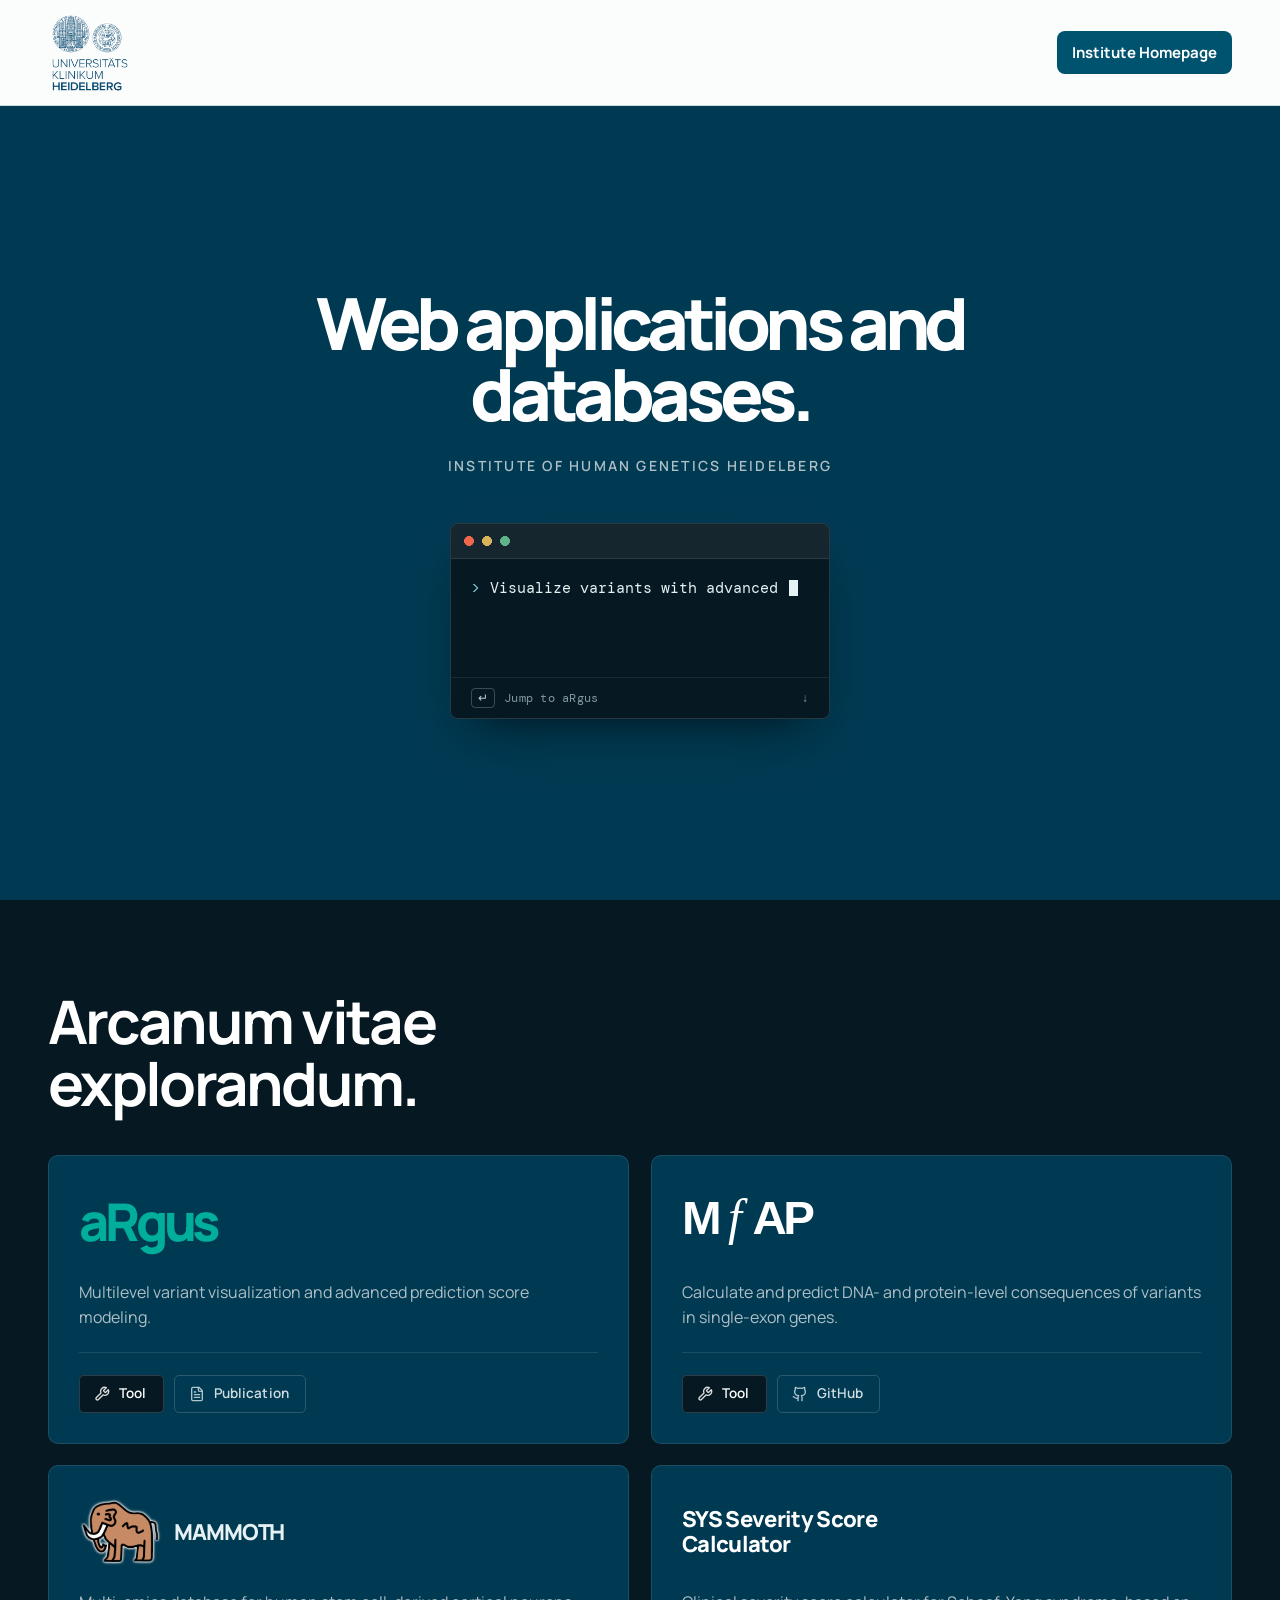
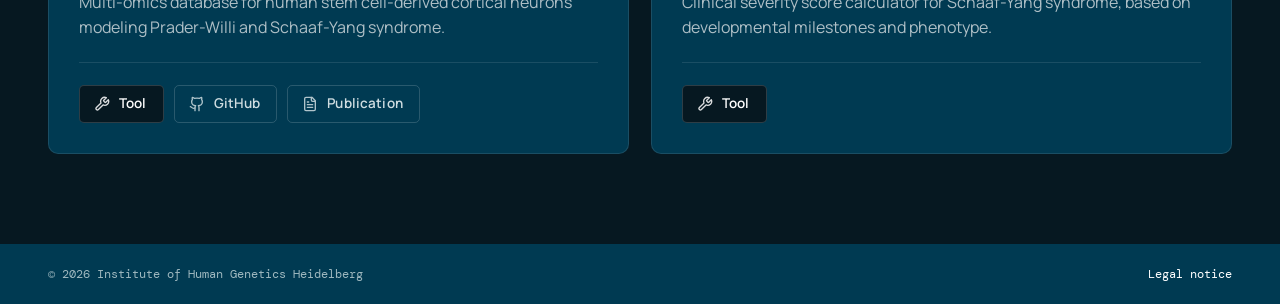
==== commit e22d2bf3: "Update homepage tools section heading" ====
--- a/index.html
+++ b/index.html
@@ -6,8 +6,8 @@
   <title>Institute of Human Genetics Heidelberg | Digital Tools</title>
   <link rel="preconnect" href="https://fonts.googleapis.com" /><link rel="preconnect" href="https://fonts.gstatic.com" crossorigin />
   <link href="https://fonts.googleapis.com/css2?family=DM+Mono:wght@400;500&family=Manrope:wght@400;500;600;700;800&display=swap" rel="stylesheet" />
-  <link rel="stylesheet" href="styles.css?v=20261027-22" />
-  <link rel="stylesheet" href="overrides.css?v=20261027-22" />
+  <link rel="stylesheet" href="styles.css?v=20261027-23" />
+  <link rel="stylesheet" href="overrides.css?v=20261027-23" />
 </head>
 <body>
   <a class="skip-link" href="#tools">Skip to tools</a>
@@ -15,7 +15,7 @@
     <div class="hospital-logo" aria-label="Universitätsklinikum Heidelberg">
       <img src="assets/ukhd-logo.png" alt="Universitätsklinikum Heidelberg" />
     </div>
-    <nav aria-label="Main navigation"><a href="#tools">Tools</a><a class="nav-button" href="https://www.klinikum.uni-heidelberg.de/humangenetik/" target="_blank" rel="noopener noreferrer">Institute Homepage</a></nav>
+    <nav aria-label="Main navigation"><a class="nav-button" href="https://www.klinikum.uni-heidelberg.de/humangenetik/" target="_blank" rel="noopener noreferrer">Institute Homepage</a></nav>
   </header>
   <main id="top">
     <section class="hero" aria-labelledby="hero-title">
@@ -27,8 +27,7 @@
     </section>
     <section class="tools-section" id="tools" aria-label="Web applications">
       <div class="section-heading">
-        <p class="eyebrow">Arcanum vitae explorandum.</p>
-        <h2>Our tools &amp; databases.</h2>
+        <h2>Arcanum vitae explorandum.</h2>
       </div>
       <div class="tool-grid">
         <article class="tool-card argus" id="tool-argus">
--- a/overrides.css
+++ b/overrides.css
@@ -43,8 +43,7 @@
 
 .tools-section { background: #061821; color: #fff; }
 .tools-section .section-heading { margin-bottom: 40px; }
-.tools-section .eyebrow { color: #8aa7b0; }
-.tools-section h2 { color: #fff; font-size: clamp(28px, 3.4vw, 42px); letter-spacing: -.045em; max-width: 640px; }
+.tools-section h2 { color: #fff; font-size: clamp(34px, 4.8vw, 60px); letter-spacing: -.045em; max-width: none; }
 .tool-grid { display: grid; grid-template-columns: repeat(2, minmax(0, 1fr)); gap: 22px; }
 .tool-card {
   display: flex; flex-direction: column; gap: 22px; min-height: 0;
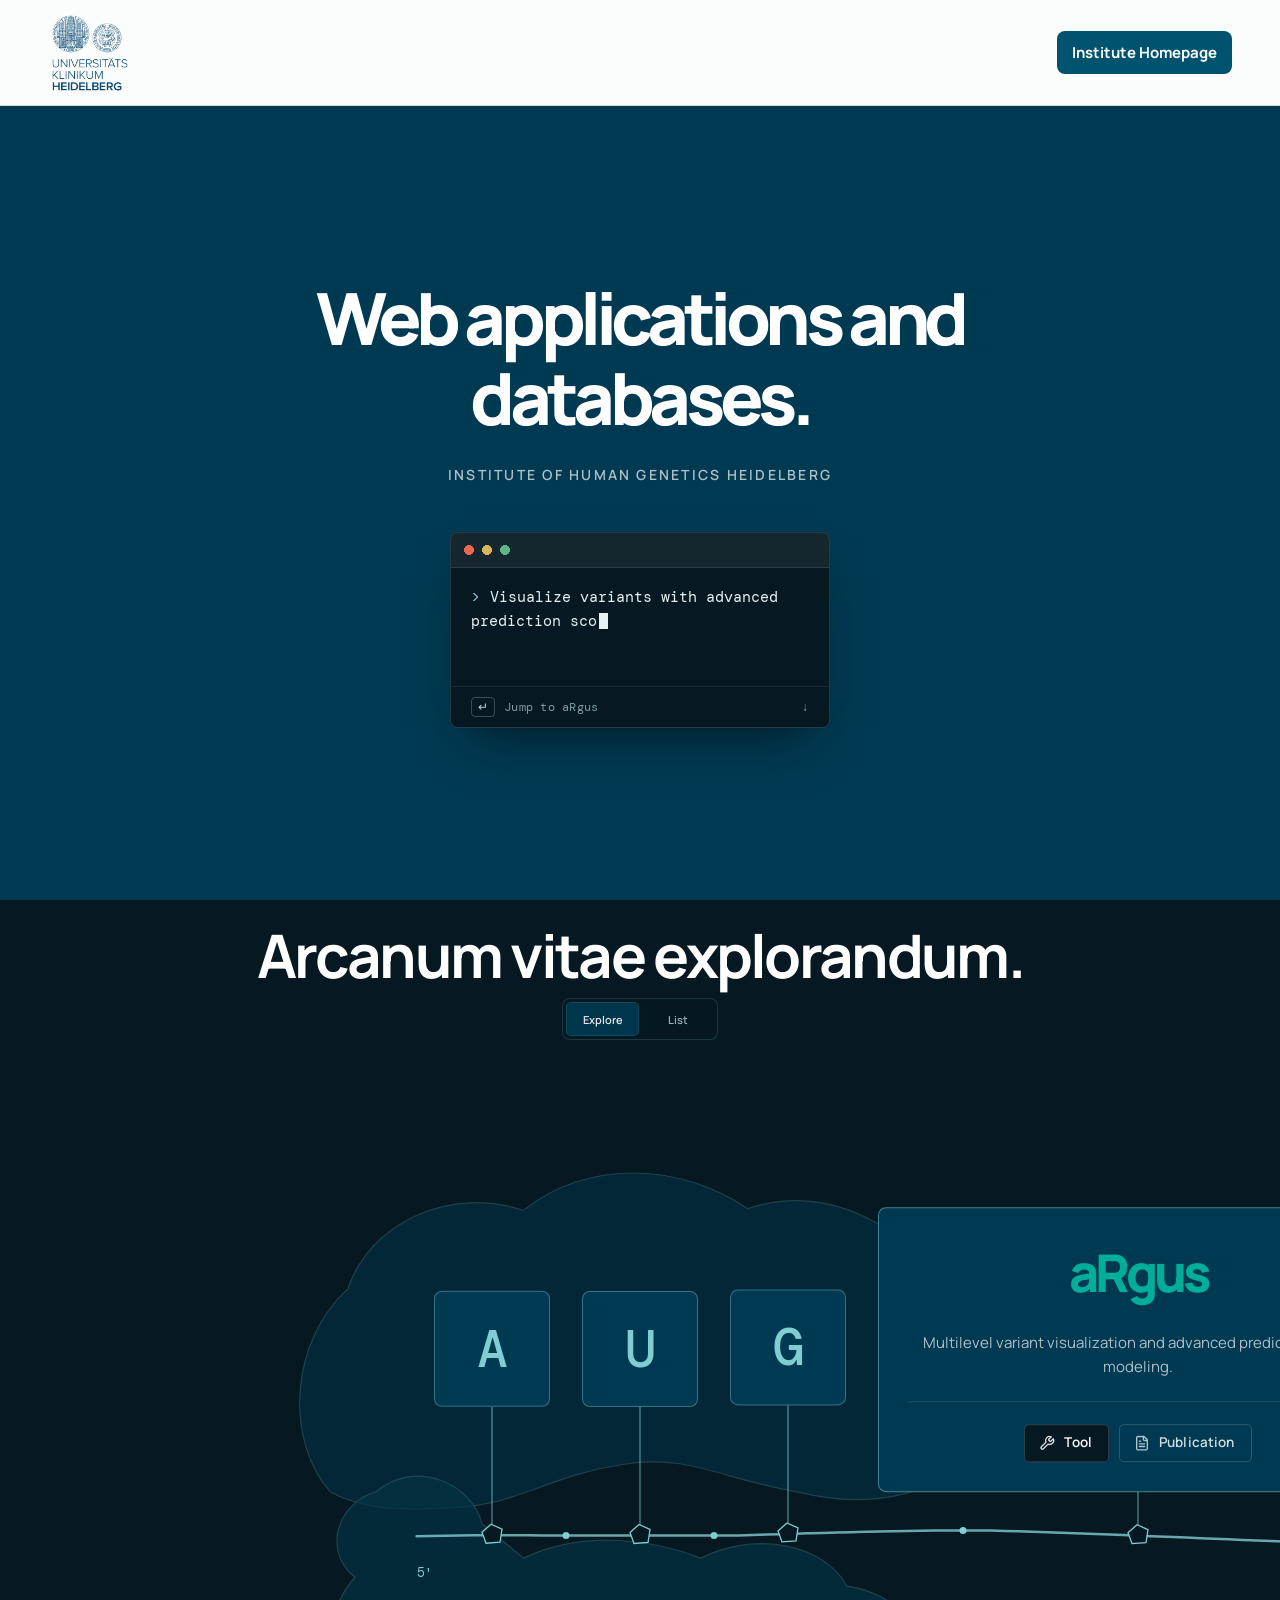
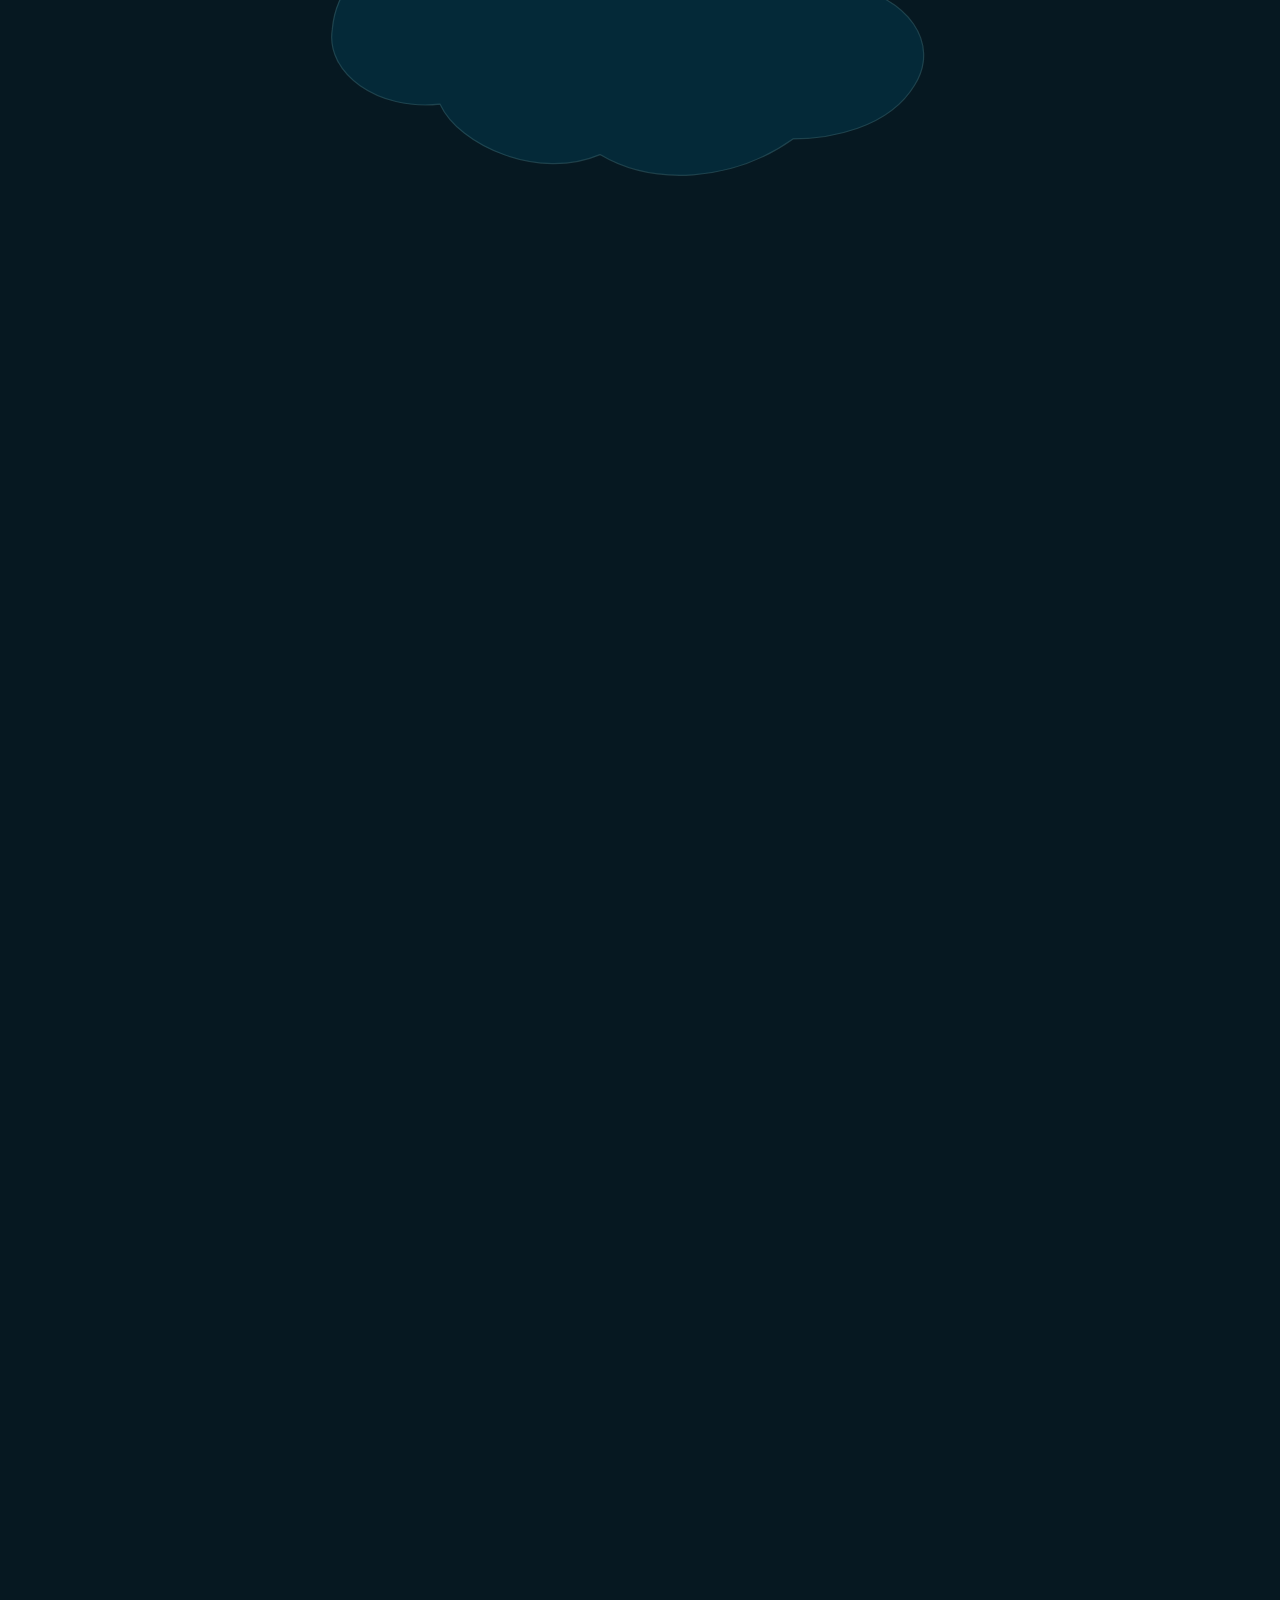
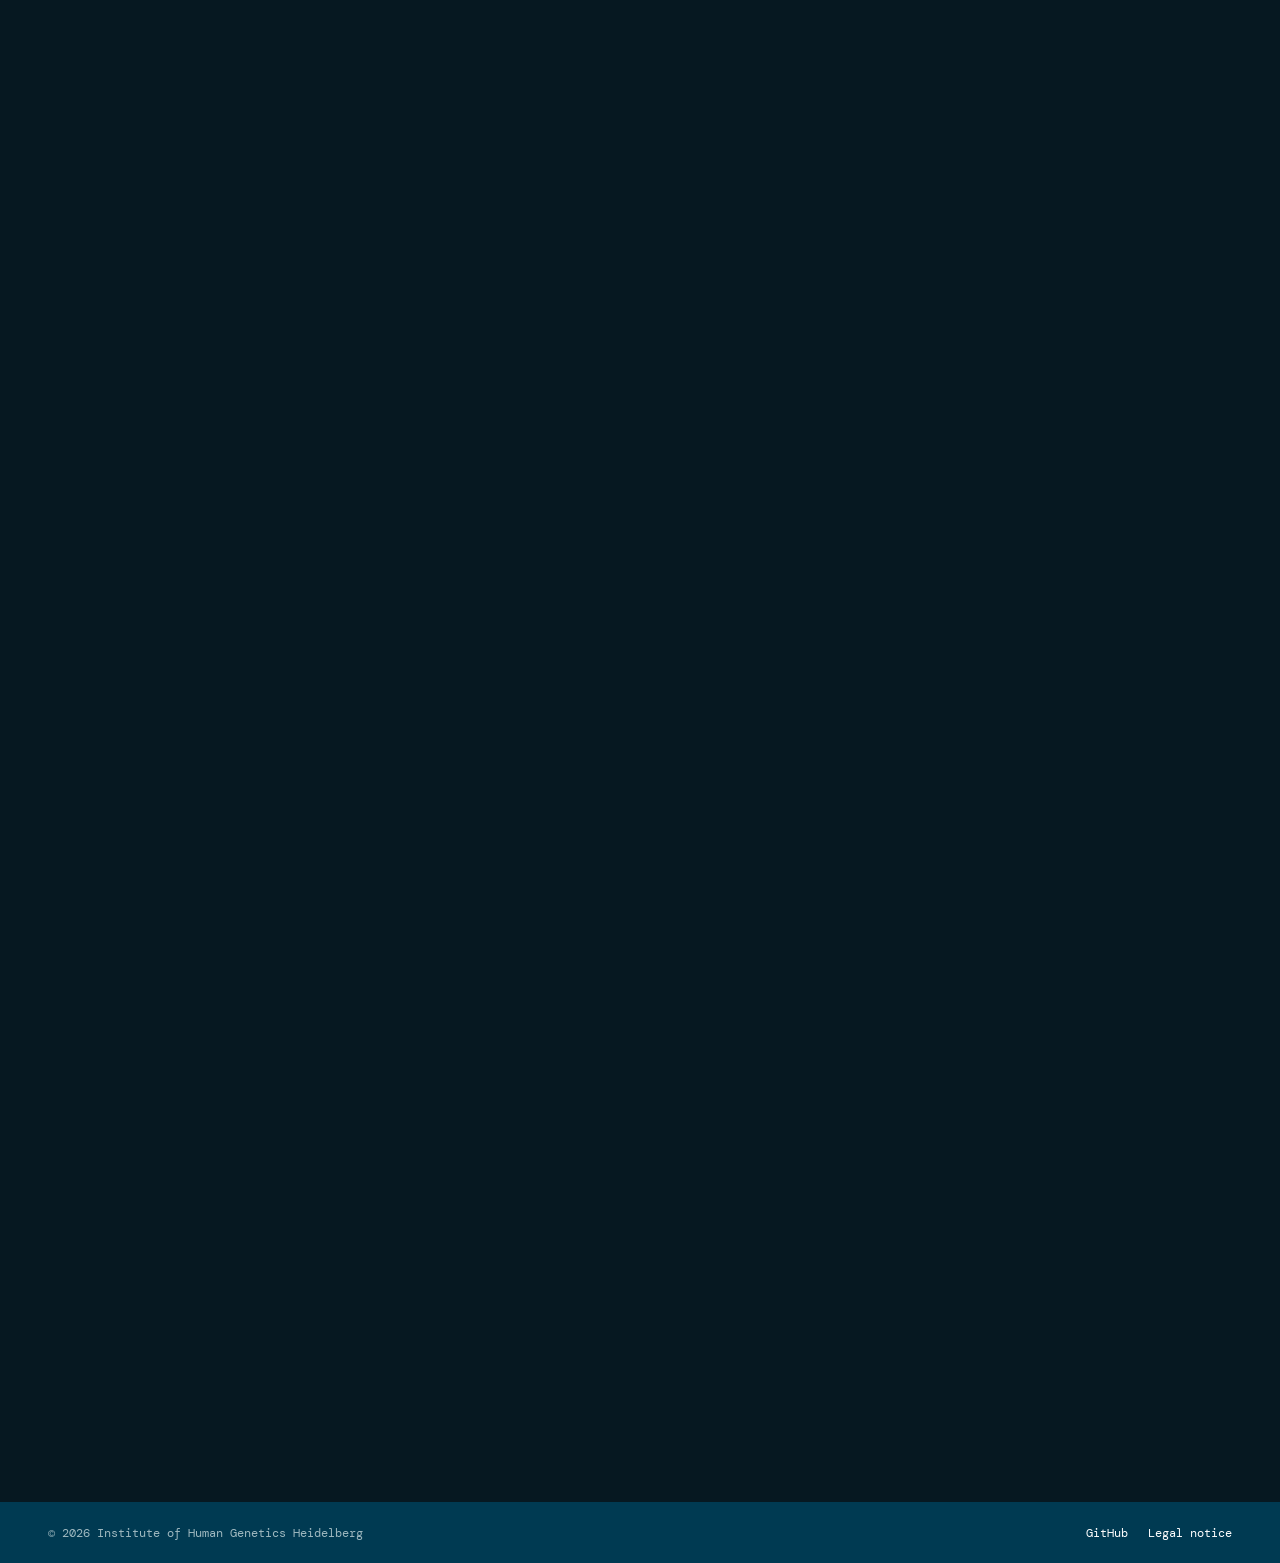
==== commit 3ac84aee: "Publish Explore and List homepage with equal view buttons" ====
--- a/index.html
+++ b/index.html
@@ -6,8 +6,9 @@
   <title>Institute of Human Genetics Heidelberg | Digital Tools</title>
   <link rel="preconnect" href="https://fonts.googleapis.com" /><link rel="preconnect" href="https://fonts.gstatic.com" crossorigin />
   <link href="https://fonts.googleapis.com/css2?family=DM+Mono:wght@400;500&family=Manrope:wght@400;500;600;700;800&display=swap" rel="stylesheet" />
-  <link rel="stylesheet" href="styles.css?v=20261027-23" />
-  <link rel="stylesheet" href="overrides.css?v=20261027-23" />
+  <link rel="stylesheet" href="styles.css?v=20261103-02" />
+  <link rel="stylesheet" href="overrides.css?v=20261103-02" />
+  <link rel="stylesheet" href="horizontal.css?v=20261103-02" />
 </head>
 <body>
   <a class="skip-link" href="#tools">Skip to tools</a>
@@ -25,35 +26,64 @@
         <p class="phrase-rotator"><a id="phrase-link" class="phrase-link" href="#tool-argus" aria-label="Explore our tools"><span class="prompt" aria-hidden="true">&gt;</span><span id="phrase-text"></span><span class="caret" aria-hidden="true"></span><span class="hint" aria-hidden="true"><kbd>&crarr;</kbd><span id="phrase-hint-text"></span><span class="hint-arrow">&darr;</span></span></a></p>
       </div>
     </section>
-    <section class="tools-section" id="tools" aria-label="Web applications">
-      <div class="section-heading">
-        <h2>Arcanum vitae explorandum.</h2>
-      </div>
-      <div class="tool-grid">
-        <article class="tool-card argus" id="tool-argus">
+    <section class="tools-section horizontal-tools" data-view="rna" id="tools" aria-label="Web applications">
+      <div class="horizontal-journey" id="tools-display" data-start-slot="0" data-stop-slot="13">
+        <div class="horizontal-scene">
+          <div class="section-heading">
+            <h2>Arcanum vitae explorandum.</h2>
+            <div class="horizontal-view-switch" role="group" aria-label="Tool layout" hidden>
+              <button type="button" data-tool-view="rna" aria-pressed="true" aria-controls="tools-display">Explore</button>
+              <button type="button" data-tool-view="panels" aria-pressed="false" aria-controls="tools-display">List</button>
+            </div>
+          </div>
+          <div class="horizontal-stage">
+            <svg class="horizontal-ribosome" aria-hidden="true"><g id="horizontal-ribosome-schematic"><path class="subunit-large" data-subunit="60S" d="M-178 -25 C-204 -54 -202 -111 -168 -142 C-155 -181 -108 -201 -67 -187 C-30 -217 24 -214 62 -188 C108 -204 158 -176 170 -141 C207 -122 212 -78 188 -48 C169 -20 128 -16 91 -25 C48 -32 28 -47 -9 -41 C-52 -35 -70 -17 -109 -16 C-137 -14 -160 -15 -178 -25 Z"/><path class="subunit-small" data-subunit="40S" d="M-164 24 C-183 9 -174 -19 -152 -25 C-129 -45 -96 -29 -91 -7 L-67 13 C-31 -4 10 3 35 13 C66 -3 106 5 119 29 C154 35 173 62 158 86 C143 111 109 117 88 117 C53 142 7 144 -23 126 C-58 141 -104 121 -115 97 C-151 101 -181 79 -177 54 C-176 42 -172 33 -164 24 Z"/></g></svg>
+            <div class="horizontal-viewport" tabindex="0" aria-label="Web applications">
+              <div class="horizontal-track">
+                <svg class="horizontal-backbone" aria-hidden="true"><path class="horizontal-strand"></path><g class="horizontal-sugars"></g></svg>
+                <div class="horizontal-unit horizontal-letter start-codon" data-slot="0"><span class="nucleotide-mark" aria-hidden="true">A</span></div>
+                <div class="horizontal-unit horizontal-letter start-codon" data-slot="1"><span class="nucleotide-mark" aria-hidden="true">U</span></div>
+                <div class="horizontal-unit horizontal-letter start-codon" data-slot="2"><span class="nucleotide-mark" aria-hidden="true">G</span></div>
+                <div class="horizontal-unit horizontal-tool" data-slot="3" data-index="0"><article class="tool-card argus" id="tool-argus">
           <div class="tool-logo-wrap"><span class="argus-logo">aRgus</span></div>
           <p class="tool-description">Multilevel variant visualization and advanced prediction score modeling.</p>
           <div class="card-links"><a class="text-link" href="https://argus.urz.uni-heidelberg.de" target="_blank" rel="noopener noreferrer">Tool</a><a class="repo-link" href="https://pubmed.ncbi.nlm.nih.gov/36789265/" target="_blank" rel="noopener noreferrer">Publication</a></div>
-        </article>
-        <article class="tool-card mfap" id="tool-mfap">
+        </article></div>
+                <div class="horizontal-unit horizontal-letter" data-slot="4"><span class="nucleotide-mark" aria-hidden="true">G</span></div>
+                <div class="horizontal-unit horizontal-letter" data-slot="5"><span class="nucleotide-mark" aria-hidden="true">C</span></div>
+                <div class="horizontal-unit horizontal-tool" data-slot="6" data-index="1"><article class="tool-card mfap" id="tool-mfap">
           <div class="tool-logo-wrap"><img class="mfap-logo" src="assets/mfap-logo.svg" alt="MfAP logo" /></div>
           <p class="tool-description">Calculate and predict DNA- and protein-level consequences of variants in single-exon genes.</p>
           <div class="card-links"><a class="text-link" href="https://tim-schubert-mfap.share.connect.posit.cloud/" target="_blank" rel="noopener noreferrer">Tool</a><a class="repo-link" href="https://github.com/tim-schubert/mfap" target="_blank" rel="noopener noreferrer">GitHub</a></div>
-        </article>
-        <article class="tool-card mammoth" id="tool-mammoth">
+        </article></div>
+                <div class="horizontal-unit horizontal-letter" data-slot="7"><span class="nucleotide-mark" aria-hidden="true">A</span></div>
+                <div class="horizontal-unit horizontal-letter" data-slot="8"><span class="nucleotide-mark" aria-hidden="true">U</span></div>
+                <div class="horizontal-unit horizontal-tool" data-slot="9" data-index="2"><article class="tool-card mammoth" id="tool-mammoth">
           <div class="tool-logo-wrap"><img class="mammoth-logo" src="assets/mammoth-logo.png" alt="MAMMOTH icon" /><span class="mammoth-wordmark">MAMMOTH</span></div>
           <p class="tool-description">Multi-omics database for human stem cell-derived cortical neurons modeling Prader-Willi and Schaaf-Yang syndrome.</p>
           <div class="card-links"><a class="text-link" href="https://jannisbuecking-mamoth.share.connect.posit.cloud/" target="_blank" rel="noopener noreferrer">Tool</a><a class="repo-link" href="https://github.com/jannisbuecking/MAMMOTH" target="_blank" rel="noopener noreferrer">GitHub</a><a class="repo-link" href="https://doi.org/10.64898/2026.05.01.722223" target="_blank" rel="noopener noreferrer">Publication</a></div>
-        </article>
-        <article class="tool-card sys" id="tool-sys">
+        </article></div>
+                <div class="horizontal-unit horizontal-letter" data-slot="10"><span class="nucleotide-mark" aria-hidden="true">C</span></div>
+                <div class="horizontal-unit horizontal-letter" data-slot="11"><span class="nucleotide-mark" aria-hidden="true">G</span></div>
+                <div class="horizontal-unit horizontal-tool" data-slot="12" data-index="3"><article class="tool-card sys" id="tool-sys">
           <div class="tool-logo-wrap"><span class="sys-logo">SYS Severity Score Calculator</span></div>
           <p class="tool-description">Clinical severity score calculator for Schaaf-Yang syndrome, based on developmental milestones and phenotype.</p>
           <div class="card-links"><a class="text-link" href="https://w3id.org/schaaflab/sys-severity-calculator" target="_blank" rel="noopener noreferrer">Tool</a></div>
-        </article>
+        </article></div>
+                <div class="horizontal-unit horizontal-letter stop-codon" data-slot="13"><span class="nucleotide-mark" aria-hidden="true">U</span></div>
+                <div class="horizontal-unit horizontal-letter stop-codon" data-slot="14"><span class="nucleotide-mark" aria-hidden="true">A</span></div>
+                <div class="horizontal-unit horizontal-letter stop-codon" data-slot="15"><span class="nucleotide-mark" aria-hidden="true">A</span></div>
+              </div>
+              <span class="horizontal-prime horizontal-start" aria-hidden="true">5′</span>
+              <span class="horizontal-prime horizontal-end" aria-hidden="true">3′</span>
+            </div>
+          </div>
+        </div>
       </div>
     </section>
   </main>
-  <footer><span>© <span id="year"></span> Institute of Human Genetics Heidelberg</span><a href="impressum.html">Legal notice</a></footer>
-  <script src="script.js?v=20261027-22"></script>
+  <footer><span>© <span id="year"></span> Institute of Human Genetics Heidelberg</span><span class="footer-links"><a href="https://github.com/jannisbuecking/human-genetics-heidelberg-tools" target="_blank" rel="noopener noreferrer">GitHub</a><a href="impressum.html">Legal notice</a></span></footer>
+  <script src="script.js?v=20261103-02"></script>
+  <script src="horizontal.js?v=20261103-02"></script>
 </body>
 </html>
--- a/overrides.css
+++ b/overrides.css
@@ -6,7 +6,7 @@
   background: var(--blue-dark);
 }
 .hero-copy { position: relative; z-index: 1; max-width: 860px; margin: 0 auto; padding: 120px 48px; min-height: calc(100vh - 106px); min-height: calc(100svh - 106px); display: flex; flex-direction: column; align-items: center; justify-content: center; text-align: center; }
-.hero h1 { color: #fff; font-size: clamp(42px, 6vw, 72px); }
+.hero h1 { color: #fff; font-size: clamp(42px, 6vw, 72px); line-height: 1.12; }
 .hero .intro { color: #aebfc6; text-transform: uppercase; letter-spacing: .16em; font-size: 14px; font-weight: 600; }
 .phrase-rotator { margin: 32px 0 0; width: 100%; display: flex; justify-content: center; }
 .phrase-link {
@@ -92,6 +92,7 @@
 
 footer { font-size: 12px; color: #9fb9c0; background: var(--blue-dark); border-top: 0; box-shadow: 0 0 0 100vmax var(--blue-dark); clip-path: inset(0 -100vmax); }
 footer a { color: #fff; }
+.footer-links { display: flex; align-items: center; flex-wrap: wrap; gap: 20px; }
 
 .legal-page { max-width: 900px; margin: 0 auto; padding: 72px 48px 100px; }
 .legal-page h1 { font-size: clamp(42px, 5vw, 66px); }
--- a/horizontal.css
+++ b/horizontal.css
@@ -0,0 +1,103 @@
+/* Horizontal RNA and original Panels views. */
+.tools-section.horizontal-tools { padding: 0; position: relative; background: #061821; }
+.horizontal-tools .section-heading { max-width: 1224px; margin: 0 auto; padding: 24px 48px 16px; text-align: center; }
+.horizontal-tools h2 { font-size: clamp(34px, 4.8vw, 60px); margin: 0; }
+.horizontal-scene { --horizontal-base-size: 116px; position: relative; isolation: isolate; }
+/* Measure the same stable viewport in both the pinned and stacked layouts.
+   Mobile browser toolbars may resize innerHeight while 100svh stays fixed. */
+.horizontal-size-reference { position: absolute; top: 0; left: 0; width: 0; height: 100vh; height: 100svh; visibility: hidden; pointer-events: none; contain: strict; }
+.horizontal-stage { position: relative; }
+.horizontal-viewport { position: relative; padding: 28px 48px 60px; }
+.horizontal-viewport:focus-visible { outline: 2px solid var(--aqua); outline-offset: -4px; }
+.horizontal-track { position: relative; display: flex; flex-wrap: wrap; align-items: center; justify-content: center; gap: 32px; }
+.horizontal-unit { flex: 0 0 auto; position: relative; }
+.horizontal-letter { width: var(--horizontal-base-size); }
+.horizontal-tool { width: min(100%, 520px); }
+.horizontal-unit .nucleotide-mark { width: var(--horizontal-base-size); height: var(--horizontal-base-size); display: grid; place-items: center; border: 1px solid #80cdd266; border-radius: 8px; background: var(--blue-dark); color: var(--aqua); font: 500 52px 'DM Mono', monospace; }
+.horizontal-tools[data-view="rna"] .horizontal-unit .tool-card { width: 100%; min-height: var(--horizontal-card-height, 0px); padding: 29px; gap: 22px; border-radius: 8px; text-align: center; align-items: center; }
+.horizontal-tools .tool-card.reveal-ready { opacity: 1; transform: none; transition: border-color 200ms ease, box-shadow 200ms ease; transition-delay: 0s; will-change: auto; }
+.horizontal-tools[data-view="rna"] .horizontal-unit .tool-card.is-current { border-color: #80cdd280; }
+.horizontal-tools[data-view="rna"] .horizontal-unit .tool-logo-wrap { flex-shrink: 0; width: 100%; justify-content: center; }
+.horizontal-tools[data-view="rna"] .horizontal-unit .tool-description { font-size: 15px; line-height: 1.6; text-align: center; }
+.horizontal-tools[data-view="rna"] .horizontal-unit .card-links { margin-top: auto; width: 100%; justify-content: center; }
+.horizontal-tools[data-view="rna"] .horizontal-unit .card-links a { justify-content: center; }
+.horizontal-tools[data-view="rna"] .horizontal-unit .sys-logo { max-width: 310px; }
+.horizontal-ribosome, .horizontal-backbone, .horizontal-prime { display: none; }
+/* Only the page scrolls. The clipped viewport is not a second scroll container. */
+.horizontal-tools.is-enhanced .horizontal-scene { position: sticky; top: 0; height: 100vh; height: 100svh; overflow: clip; }
+.horizontal-tools.is-enhanced .horizontal-stage { position: absolute; top: var(--horizontal-stage-top); bottom: 0; width: 100%; }
+.horizontal-tools.is-enhanced .horizontal-viewport { position: absolute; inset: 0; overflow: clip; padding: 0; }
+.horizontal-tools.is-enhanced .horizontal-track { display: block; height: 100%; will-change: transform; }
+.horizontal-tools.is-enhanced .horizontal-unit { position: absolute; top: 0; height: 100%; }
+.horizontal-tools.is-enhanced .nucleotide-mark { position: absolute; left: calc(50% - var(--horizontal-base-size) / 2); }
+.horizontal-tools.is-enhanced .tool-card { position: absolute; left: 0; }
+.horizontal-tools.is-enhanced .horizontal-ribosome { display: block; position: absolute; inset: 0; width: 100%; height: 100%; pointer-events: none; opacity: .46; }
+.horizontal-ribosome path { vector-effect: non-scaling-stroke; stroke: var(--aqua); stroke-width: 1.2; stroke-opacity: .45; stroke-linejoin: round; }
+.horizontal-ribosome .subunit-large { fill: var(--blue-dark); }
+.horizontal-ribosome .subunit-small { fill: var(--blue); fill-opacity: .68; }
+.horizontal-tools.is-enhanced .horizontal-backbone { display: block; position: absolute; inset: 0; width: 100%; height: 100%; pointer-events: none; overflow: visible; }
+.horizontal-strand { fill: none; stroke: var(--aqua); stroke-width: 2.5; stroke-linecap: round; stroke-opacity: .8; }
+.horizontal-sugars path { fill: #061821; stroke: var(--aqua); stroke-width: 1.3; }
+.horizontal-sugars .horizontal-stem { fill: none; stroke-opacity: .6; }
+.horizontal-sugars circle { fill: var(--aqua); }
+.horizontal-tools.is-enhanced .horizontal-prime { display: block; position: absolute; font: 13px 'DM Mono', monospace; color: var(--aqua); pointer-events: none; }
+@media(max-width:700px) {
+  .horizontal-tools .section-heading { padding: 20px 22px 12px; }
+  .horizontal-tools h2 { font-size: 32px; }
+  .horizontal-scene { --horizontal-base-size: 76px; }
+  .horizontal-viewport { padding: 20px 22px 40px; }
+  .horizontal-track { gap: 24px; }
+  .horizontal-unit .nucleotide-mark { font-size: 36px; border-radius: 7px; }
+  .horizontal-tools[data-view="rna"] .horizontal-unit .tool-card { padding: 25px 23px; gap: 21px; }
+  .horizontal-tools[data-view="rna"] .horizontal-unit .tool-description { font-size: 14px; line-height: 1.65; }
+  .horizontal-tools[data-view="rna"] .horizontal-unit .tool-logo-wrap { height: 62px; }
+  .horizontal-tools[data-view="rna"] .horizontal-unit .argus-logo { font-size: 46px; }
+  .horizontal-tools[data-view="rna"] .horizontal-unit .mfap-logo { width: 142px; }
+  .horizontal-tools[data-view="rna"] .horizontal-unit .mammoth-logo { height: 52px; }
+  .horizontal-tools[data-view="rna"] .horizontal-unit .mammoth-wordmark { font-size: 20px; }
+  .horizontal-tools[data-view="rna"] .horizontal-unit .mammoth .tool-logo-wrap { gap: 10px; }
+  .horizontal-tools[data-view="rna"] .horizontal-unit .card-links { padding-top: 20px; gap: 9px; }
+  .horizontal-tools[data-view="rna"] .horizontal-unit .card-links a { font-size: 12px; padding: 10px 12px; gap: 7px; }
+  .horizontal-tools[data-view="rna"] .horizontal-unit .card-links a::before { width: 14px; height: 14px; }
+}
+@media(prefers-reduced-motion:reduce) {
+  .horizontal-tools.is-enhanced .horizontal-track { will-change: auto; }
+  .horizontal-tools[data-view="rna"] .horizontal-unit .tool-card { transition: none; }
+}
+
+/* Compact Explore / List control immediately below the tools heading. */
+.horizontal-view-switch { position: relative; display: grid; grid-template-columns: repeat(2, minmax(0, 1fr)); width: 156px; max-width: 100%; margin: 12px auto 0; gap: 2px; padding: 3px; border: 1px solid #80cdd233; border-radius: 8px; background: #061821ed; opacity: .9; transition: opacity 160ms ease; }
+.horizontal-view-switch[hidden] { display: none; }
+.horizontal-view-switch:hover, .horizontal-view-switch:focus-within { opacity: 1; }
+.horizontal-view-switch button { width: 100%; min-width: 0; min-height: 34px; padding: 6px 10px; border: 1px solid transparent; border-radius: 5px; background: transparent; color: #aebfc6; font: 600 11px Manrope, Arial, sans-serif; cursor: pointer; }
+.horizontal-view-switch button[aria-pressed="true"] { background: var(--blue-dark); border-color: #80cdd222; color: #fff; }
+.horizontal-view-switch button:hover { color: #fff; }
+.horizontal-view-switch button:focus-visible { outline: 2px solid var(--aqua); outline-offset: 2px; }
+/* List fills the viewport and uses the original card grid from main.
+   A fitting desktop grid is pinned briefly; taller lists keep normal flow. */
+.horizontal-tools[data-view="panels"] .horizontal-scene { min-height: 100vh; min-height: max(100svh, var(--list-content-height, 0px)); display: flex; flex-direction: column; }
+.horizontal-tools[data-view="panels"] .horizontal-stage { flex: 1; display: flex; min-height: 0; }
+.horizontal-tools.is-list-pinned .horizontal-scene { position: sticky; top: 0; height: 100vh; height: 100svh; }
+.horizontal-tools[data-view="panels"] .horizontal-viewport { flex: 1; display: flex; flex-direction: column; justify-content: center; width: 100%; max-width: 1320px; margin: 0 auto; padding: 12px 48px 36px; }
+.horizontal-tools[data-view="panels"] .horizontal-track { flex-shrink: 0; width: 100%; display: grid; grid-template-columns: repeat(2, minmax(0, 1fr)); align-items: stretch; gap: 22px; }
+.horizontal-tools[data-view="panels"] .horizontal-tool { display: contents; }
+.horizontal-tools[data-view="panels"] .horizontal-letter,
+.horizontal-tools[data-view="panels"] .horizontal-ribosome,
+.horizontal-tools[data-view="panels"] .horizontal-backbone,
+.horizontal-tools[data-view="panels"] .horizontal-prime { display: none; }
+@media(min-width:861px) {
+  .horizontal-tools[data-view="panels"] .tool-card { padding: clamp(20px, 3svh, 30px); gap: clamp(14px, 2svh, 22px); }
+  .horizontal-tools[data-view="panels"] .tool-logo-wrap { height: clamp(52px, 8svh, 72px); }
+  .horizontal-tools[data-view="panels"] .tool-description { font-size: 15px; }
+  .horizontal-tools[data-view="panels"] .card-links { padding-top: clamp(14px, 2svh, 22px); }
+}
+@media(max-width:860px) {
+  .horizontal-tools[data-view="panels"] .horizontal-track { grid-template-columns: 1fr; }
+}
+@media(max-width:700px) {
+  .horizontal-view-switch button { min-height: 40px; }
+  .horizontal-tools[data-view="panels"] .horizontal-viewport { padding: 14px 20px 32px; }
+}
+@media(prefers-reduced-motion:reduce) {
+  .horizontal-view-switch { transition: none; }
+}
